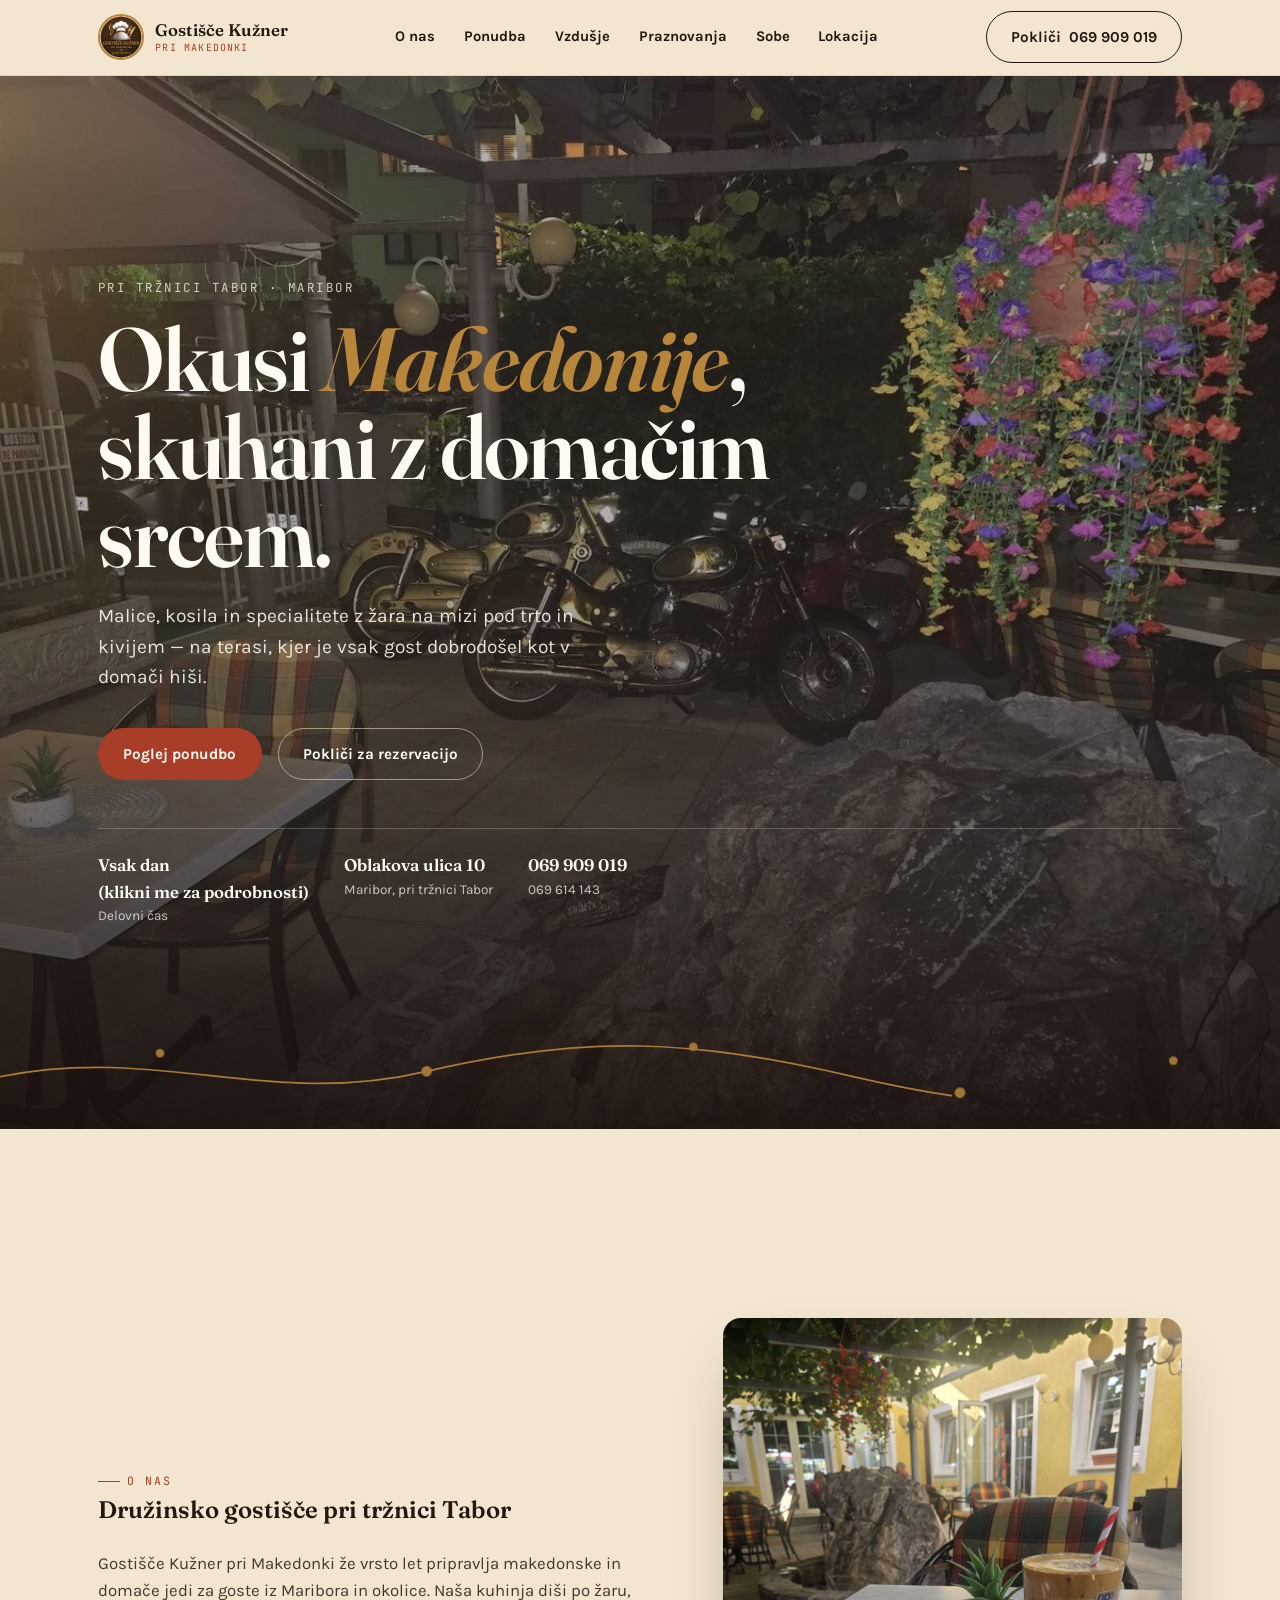
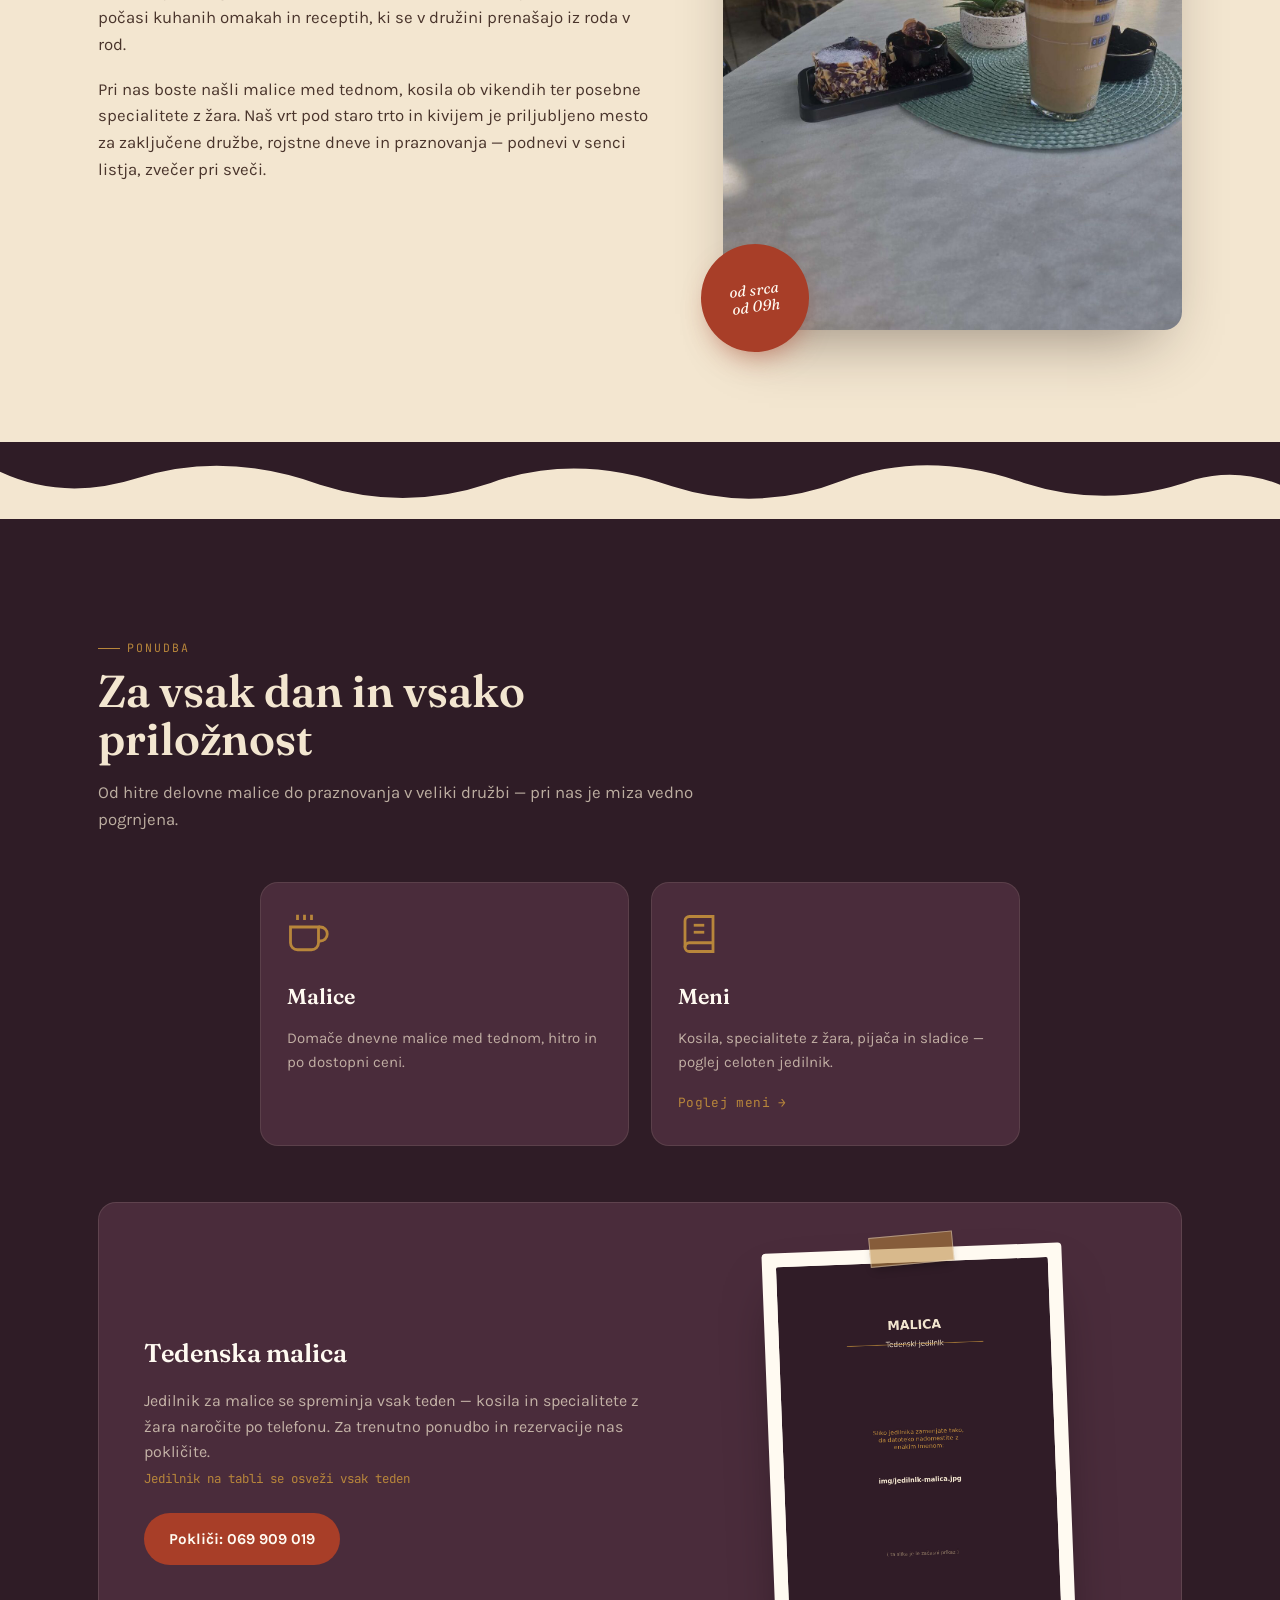
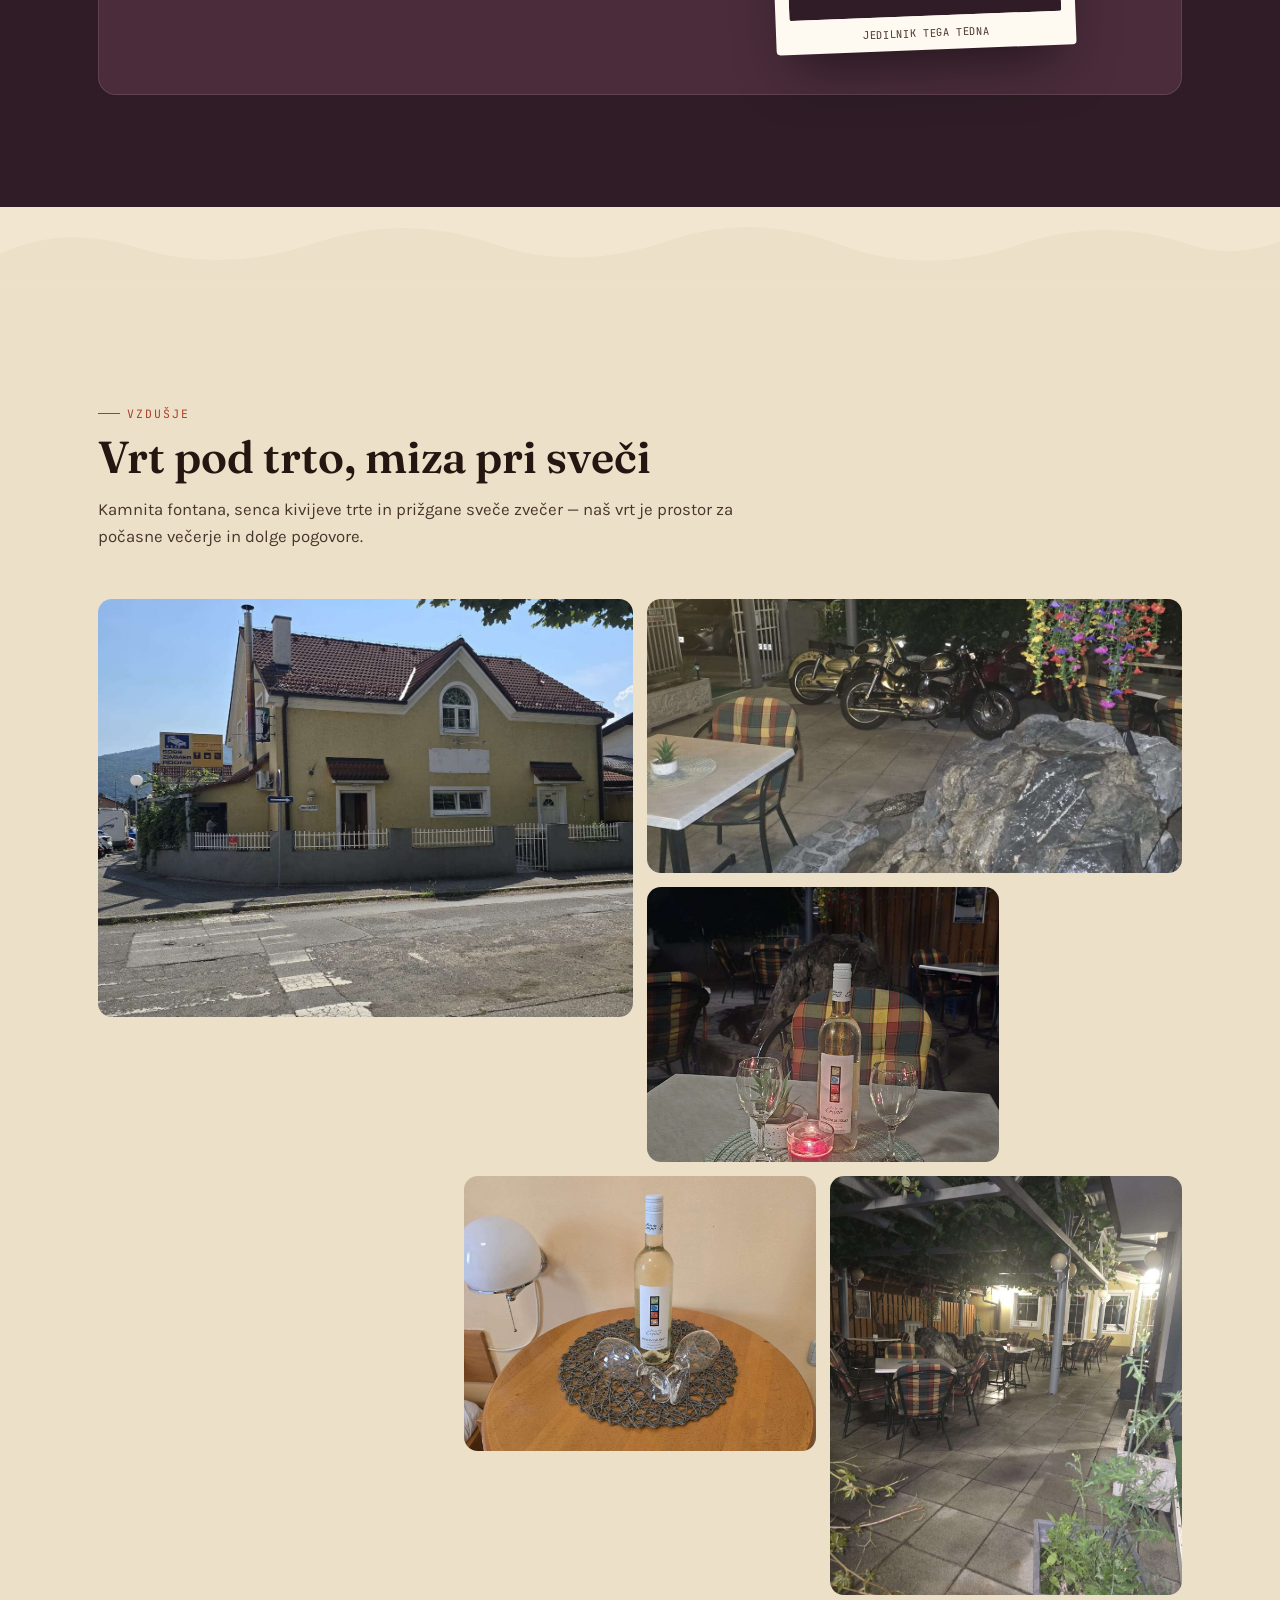
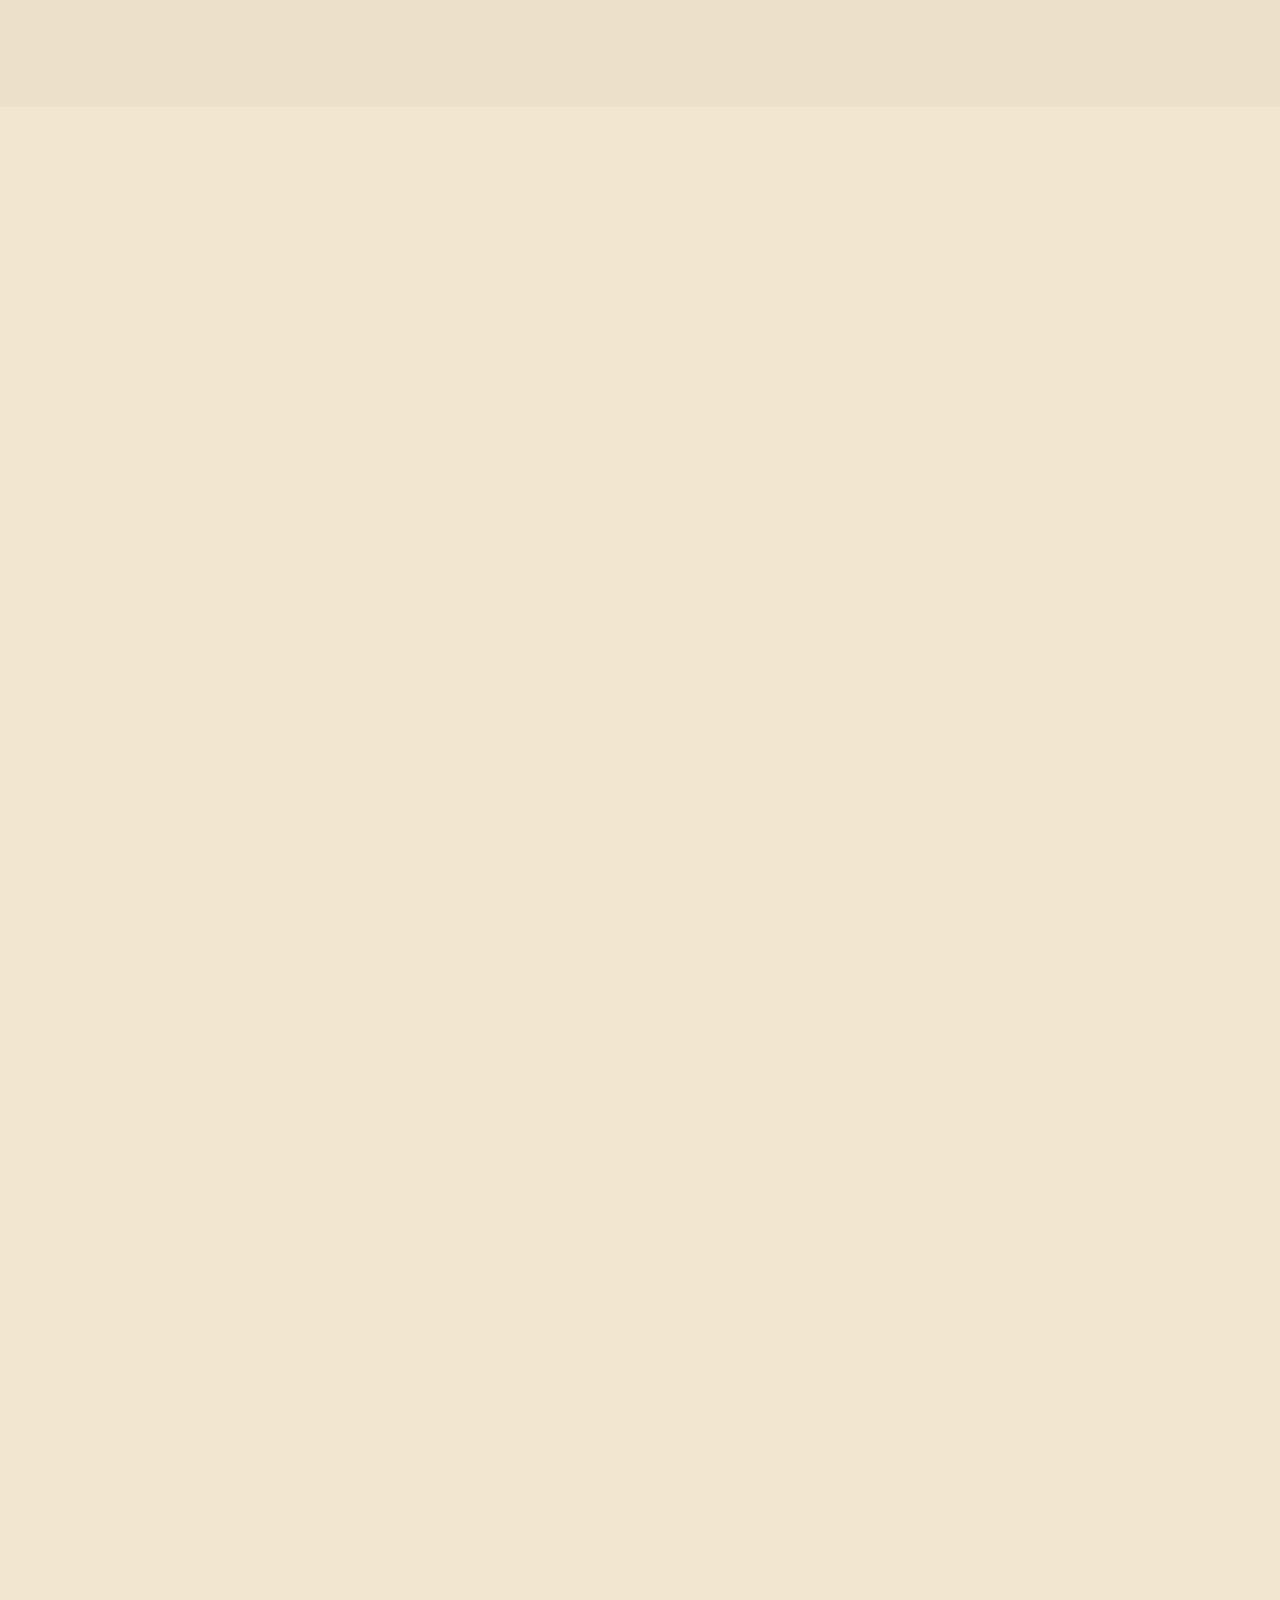
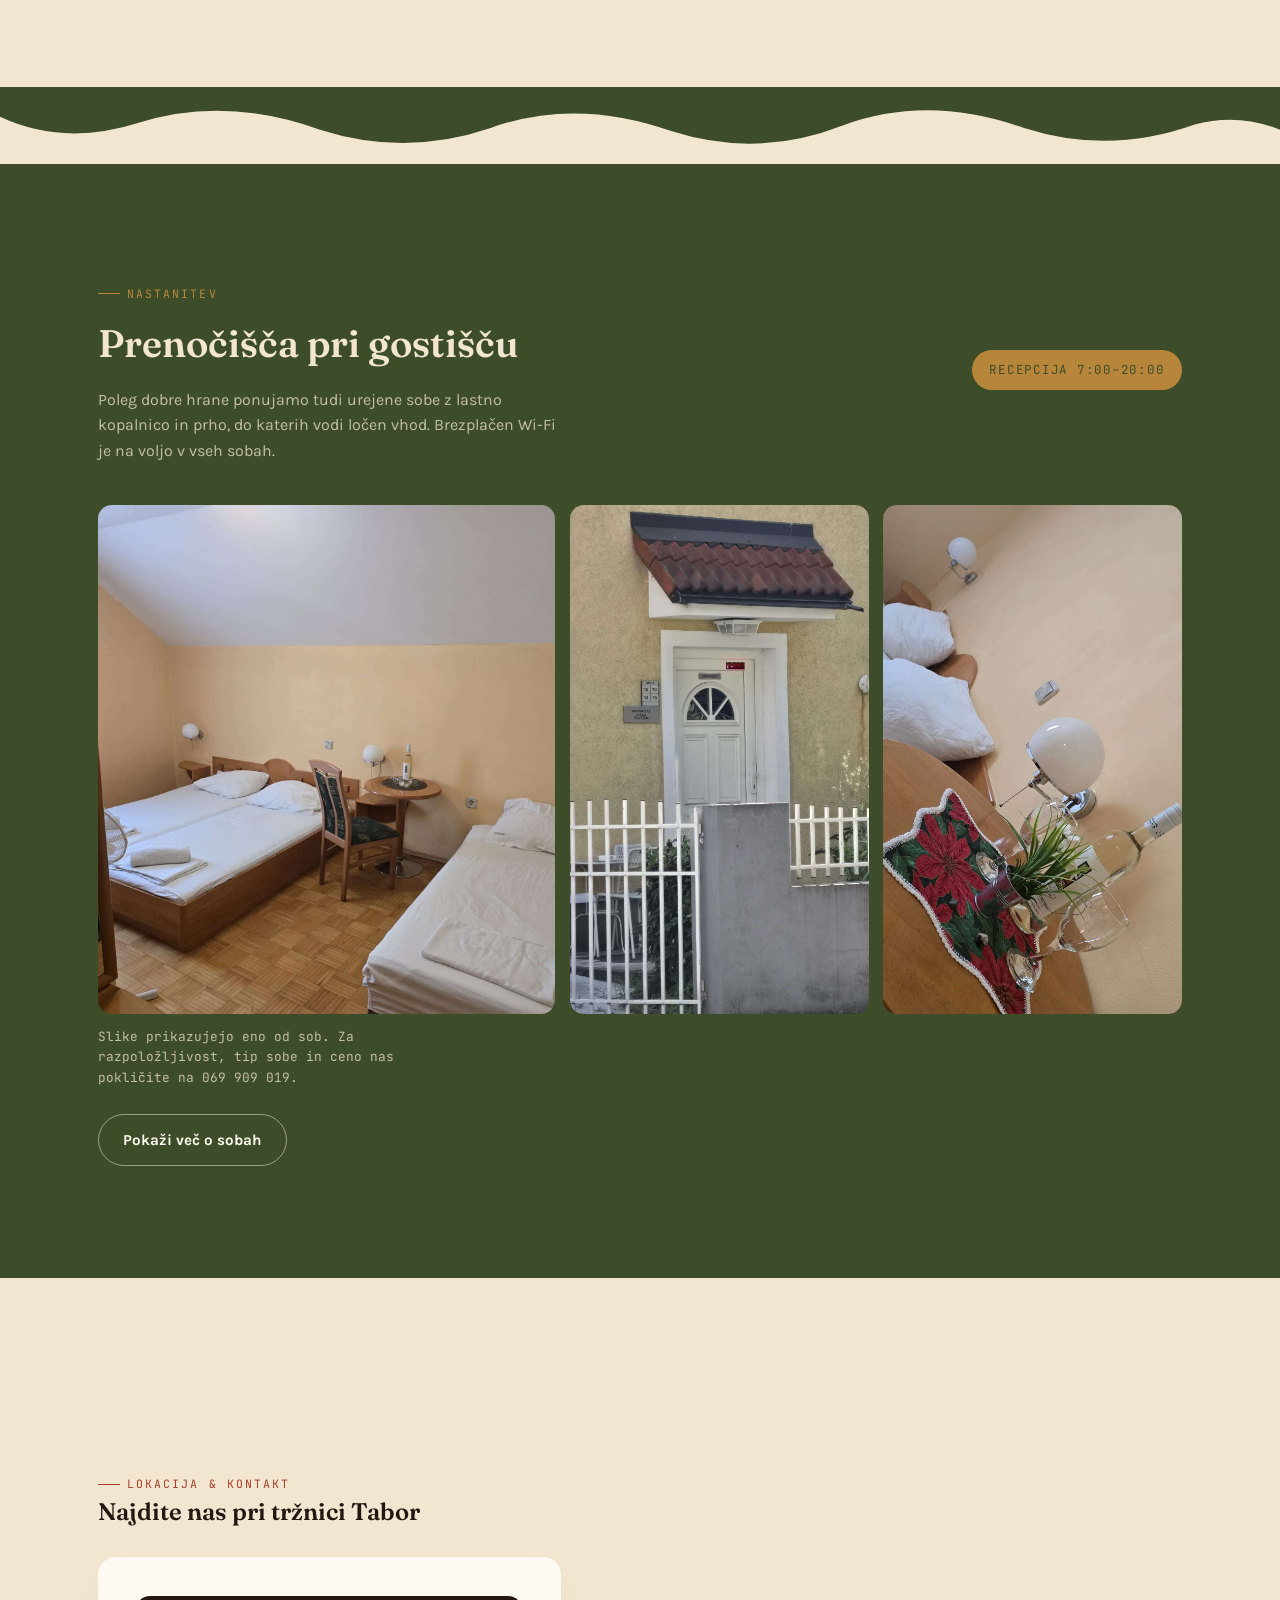
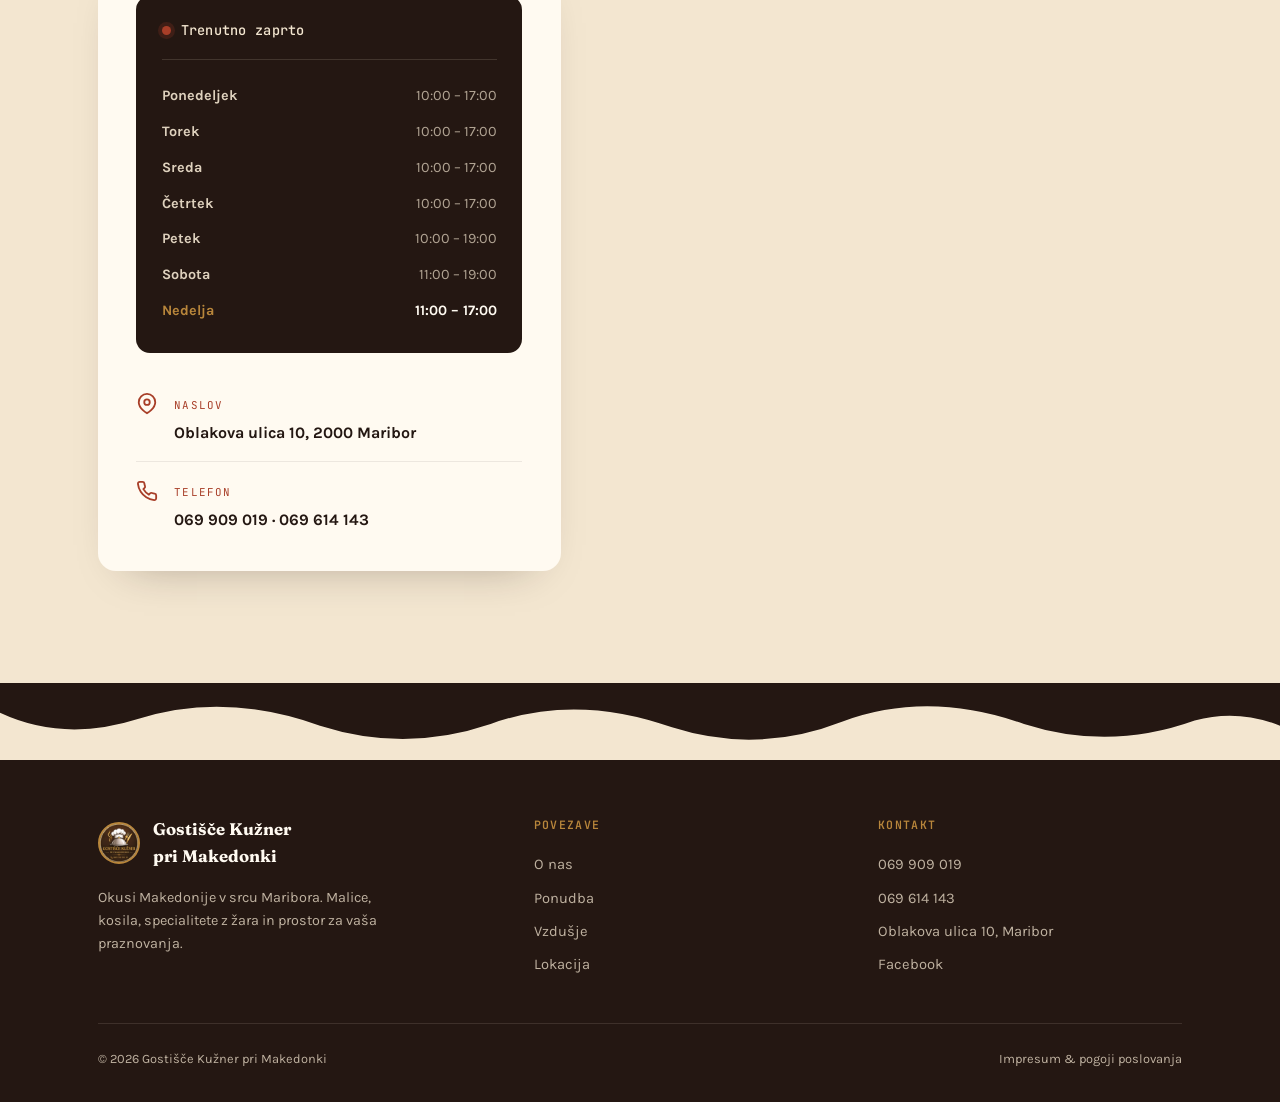
==== index.html @ cfeb4008 "Add files via upload" ====
<!DOCTYPE html>
<html lang="sl">
<head>
<meta charset="UTF-8" />
<meta name="viewport" content="width=device-width, initial-scale=1.0" />
<title>Gostišče Kužner pri Makedonki — Okusi Makedonije v Mariboru</title>
<meta name="description" content="Gostišče Kužner pri Makedonki v Mariboru — malice, kosila in specialitete z žara. Zaključene družbe, rojstni dnevi in praznovanja. Oblakova ulica 10, Maribor." />
<link rel="icon" href="img/logo_restavracija.jpg" />
<link rel="preconnect" href="https://fonts.googleapis.com">
<link rel="preconnect" href="https://fonts.gstatic.com" crossorigin>
<link href="https://fonts.googleapis.com/css2?family=Fraunces:ital,opsz,wght@0,9..144,400;0,9..144,600;0,9..144,700;1,9..144,500&family=Karla:wght@400;500;700;800&family=JetBrains+Mono:wght@400;500&display=swap" rel="stylesheet">
<link rel="stylesheet" href="css/style.css" />
</head>
<body>

<header class="site-header">
  <div class="wrap">
    <a href="#" class="brand">
      <img src="img/logo_restavracija.jpg" alt="Logotip Gostišče Kužner pri Makedonki" />
      <span class="brand-name">Gostišče Kužner<small>Pri Makedonki</small></span>
    </a>
    <nav class="nav-links" id="navLinks">
      <a href="#onas">O nas</a>
      <a href="#ponudba">Ponudba</a>
      <a href="#vzdusje">Vzdušje</a>
      <a href="#proslave">Praznovanja</a>
      <a href="sobe.html">Sobe</a>
      <a href="#lokacija">Lokacija</a>
    </nav>
    <div class="nav-cta">
      <a href="tel:+38669909019" class="btn btn-outline"><span class="long">Pokliči </span>069 909 019</a>
      <button class="nav-toggle" id="navToggle" aria-label="Odpri meni" aria-expanded="false">
        <svg viewBox="0 0 24 24" fill="none" stroke="currentColor" stroke-width="2"><line x1="3" y1="6" x2="21" y2="6"/><line x1="3" y1="12" x2="21" y2="12"/><line x1="3" y1="18" x2="21" y2="18"/></svg>
      </button>
    </div>
  </div>
</header>

<section class="hero grain">
  <div class="hero-media"></div>
  <svg class="vine-svg" viewBox="0 0 1200 90" preserveAspectRatio="none" aria-hidden="true">
    <path d="M0 40 C 150 10, 250 70, 400 35 S 650 5, 800 40 S 1050 75, 1200 30" />
    <circle cx="150" cy="18" r="4" style="animation-delay:1.2s"/>
    <circle cx="400" cy="35" r="5" style="animation-delay:1.6s"/>
    <circle cx="650" cy="12" r="4" style="animation-delay:2s"/>
    <circle cx="900" cy="55" r="5" style="animation-delay:2.3s"/>
    <circle cx="1100" cy="25" r="4" style="animation-delay:2.6s"/>
  </svg>
  <div class="hero-content wrap">
    <span class="hero-eyebrow">pri tržnici Tabor · Maribor</span>
    <h1>Okusi <em>Makedonije</em>,<br>skuhani z domačim srcem.</h1>
    <p class="lede">Malice, kosila in specialitete z žara na mizi pod trto in kivijem — na terasi, kjer je vsak gost dobrodošel kot v domači hiši.</p>
    <div class="hero-actions">
      <a href="#ponudba" class="btn btn-primary">Poglej ponudbo</a>
      <a href="tel:+38669909019" class="btn btn-ghost">Pokliči za rezervacijo</a>
    </div>
    <div class="hero-facts">
      <div><strong> <a href="#hours-widget">Vsak dan<br>(klikni me za podrobnosti)</a></strong>Delovni čas</div>
      <div><strong>Oblakova ulica 10</strong>Maribor, pri tržnici Tabor </div>
      <div><strong>069 909 019</strong>069 614 143</div>
    </div>
  </div>
</section>

<svg class="ridge to-paper" viewBox="0 0 1200 90" preserveAspectRatio="none" aria-hidden="true"><path d="M0 90 L0 55 Q60 20 130 48 Q210 80 300 40 Q380 8 460 42 Q540 78 630 38 Q710 6 790 45 Q870 82 960 42 Q1040 10 1120 46 Q1160 60 1200 40 L1200 90 Z"/></svg>

<section class="about reveal" id="onas">
  <div class="wrap about-grid">
    <div class="about-copy">
      <span class="eyebrow">O nas</span>
      <h2 class="section-head" style="margin-bottom:0;">Družinsko gostišče pri tržnici Tabor</h2>
      <p style="margin-top:1.4rem;">Gostišče Kužner pri Makedonki že vrsto let pripravlja makedonske in domače jedi za goste iz Maribora in okolice. Naša kuhinja diši po žaru, počasi kuhanih omakah in receptih, ki se v družini prenašajo iz roda v rod.</p>
      <p>Pri nas boste našli malice med tednom, kosila ob vikendih ter posebne specialitete z žara. Naš vrt pod staro trto in kivijem je priljubljeno mesto za zaključene družbe, rojstne dneve in praznovanja — podnevi v senci listja, zvečer pri sveči.</p>
    </div>
    <div class="about-media">
      <img src="img/IMG-20260709-WA0036.jpg" alt="Zunanjost gostišča Kužner pri Makedonki v Mariboru" loading="lazy" />
      <div class="stamp">od srca<br>od 09h</div>
    </div>
  </div>
</section>

<svg class="ridge to-plum flip" viewBox="0 0 1200 90" preserveAspectRatio="none" aria-hidden="true"><path d="M0 90 L0 55 Q60 20 130 48 Q210 80 300 40 Q380 8 460 42 Q540 78 630 38 Q710 6 790 45 Q870 82 960 42 Q1040 10 1120 46 Q1160 60 1200 40 L1200 90 Z"/></svg>

<section class="offer" id="ponudba">
  <div class="wrap">
    <div class="section-head reveal">
      <span class="eyebrow">Ponudba</span>
      <h2>Za vsak dan in vsako priložnost</h2>
      <p>Od hitre delovne malice do praznovanja v veliki družbi — pri nas je miza vedno pogrnjena.</p>
    </div>
    <div class="offer-grid offer-grid-2">
      <div class="offer-card reveal">
        <span class="icon" aria-hidden="true"><svg viewBox="0 0 24 24" fill="none" stroke="currentColor" stroke-width="1.6"><path d="M18 8h1a4 4 0 0 1 0 8h-1"/><path d="M2 8h16v9a4 4 0 0 1-4 4H6a4 4 0 0 1-4-4V8z"/><line x1="6" y1="1" x2="6" y2="4"/><line x1="10" y1="1" x2="10" y2="4"/><line x1="14" y1="1" x2="14" y2="4"/></svg></span>
        <h3>Malice</h3>
        <p>Domače dnevne malice med tednom, hitro in po dostopni ceni.</p>
      </div>
      <a href="meni.html" class="offer-card reveal offer-card-link">
        <span class="icon" aria-hidden="true"><svg viewBox="0 0 24 24" fill="none" stroke="currentColor" stroke-width="1.6"><path d="M4 19.5A2.5 2.5 0 0 1 6.5 17H20"/><path d="M6.5 2H20v20H6.5A2.5 2.5 0 0 1 4 19.5v-15A2.5 2.5 0 0 1 6.5 2z"/><line x1="9" y1="7" x2="15" y2="7"/><line x1="9" y1="11" x2="15" y2="11"/></svg></span>
        <h3>Meni</h3>
        <p>Kosila, specialitete z žara, pijača in sladice — poglej celoten jedilnik.</p>
        <span class="offer-card-cta">Poglej meni &rarr;</span>
      </a>
    </div>

    <div class="menu-panel reveal">
      <div>
        <h3>Tedenska malica</h3>
        <p>Jedilnik za malice se spreminja vsak teden — kosila in specialitete z žara naročite po telefonu. Za trenutno ponudbo in rezervacije nas pokličite.</p>
        <span class="fine">Jedilnik na tabli se osveži vsak teden</span>
        <br>
        <a href="tel:+38669909019" class="btn btn-primary" style="margin-top:1.4rem;">Pokliči: 069 909 019</a>
      </div>
      <div class="menu-board">
        <div class="tape"></div>
        <div class="frame">
          <!--
            JEDILNIK — kako se posodobi vsak teden:
            Ko dobite novo fotografijo jedilnika, samo zamenjajte to
            datoteko z enakim imenom: img/jedilnik-malica.jpg
            Nič drugega v kodi ni treba spreminjati.
          -->
          <img src="img/jedilnik-malica.jpg" alt="Trenutni tedenski jedilnik malic" loading="lazy" />
          <span class="caption">Jedilnik tega tedna</span>
        </div>
      </div>
    </div>
  </div>
</section>

<svg class="ridge to-paper-soft" viewBox="0 0 1200 90" preserveAspectRatio="none" aria-hidden="true"><path d="M0 90 L0 55 Q60 20 130 48 Q210 80 300 40 Q380 8 460 42 Q540 78 630 38 Q710 6 790 45 Q870 82 960 42 Q1040 10 1120 46 Q1160 60 1200 40 L1200 90 Z"/></svg>

<section class="atmosphere reveal" id="vzdusje">
  <div class="wrap">
    <div class="section-head">
      <span class="eyebrow">Vzdušje</span>
      <h2>Vrt pod trto, miza pri sveči</h2>
      <p>Kamnita fontana, senca kivijeve trte in prižgane sveče zvečer — naš vrt je prostor za počasne večerje in dolge pogovore.</p>
    </div>
    <div class="gallery-grid">
      <figure class="g1"><img src="img/IMG-20260709-WA0042.jpg" alt="Vrtna terasa gostišča podnevi, pod pergolo s trto" loading="lazy" /></figure>
      <figure class="g2"><img src="img/IMG-20260709-WA0055.jpg" alt="Miza s svečo in vinom na terasi zvečer" loading="lazy" /></figure>
      <figure class="g3"><img src="img/IMG-20260709-WA0060.jpg" alt="Kava in sladica na terasi" loading="lazy" /></figure>
      <figure class="g4"><video src="img/VID-20260709-WA0061.mp4" autoplay muted loop playsinline aria-label="Kratek sprehod po terasi gostišča"></video></figure>
      <figure class="g5"><img src="img/IMG-20260709-WA0063.jpg" alt="Vino in kozarci na okrogli mizi" loading="lazy" /></figure>
      <figure class="g6"><img src="img/IMG-20260709-WA0054.jpg" alt="Sladice na vrtni terasi zvečer" loading="lazy" /></figure>
    </div>
  </div>
</section>

<svg class="ridge to-paper" viewBox="0 0 1200 90" preserveAspectRatio="none" aria-hidden="true"><path d="M0 90 L0 55 Q60 20 130 48 Q210 80 300 40 Q380 8 460 42 Q540 78 630 38 Q710 6 790 45 Q870 82 960 42 Q1040 10 1120 46 Q1160 60 1200 40 L1200 90 Z"/></svg>

<section class="celebrations reveal" id="proslave" style="background: var(--paper);">
  <div class="wrap">
    <div class="section-head">
      <span class="eyebrow">Praznovanja</span>
      <h2>Prostor za vaša praznovanja</h2>
      <p>Rojstni dnevi, obletnice in druga praznovanja na naši pokriti terasi — poskrbimo za postrežbo, sladice, sadne krožnike in mizo, pripravljeno posebej za vašo družbo.</p>
    </div>
    <div class="gallery-grid">
      <figure class="g1"><img src="img/IMG-20260721-WA0011.jpg" alt="Dvorana, urejena za zaključeno družbo" loading="lazy" /></figure>
      <figure class="g2"><img src="img/IMG-20260721-WA0007.jpg" alt="Čevapčiči in lepinje na žaru" loading="lazy" /></figure>
      <figure class="g3"><img src="img/IMG-20260721-WA0001.jpg" alt="Miza s sladicami in sadnimi krožniki" loading="lazy" /></figure>
      <figure class="g4"><video src="img/VID-20260721-WA0019.mp4" autoplay muted loop playsinline aria-label="Pogled po dvorani, pripravljeni za praznovanje"></video></figure>
      <figure class="g5"><img src="img/IMG-20260721-WA0009.jpg" alt="Sadni krožnik z lubenico, grozdjem in pomarančami" loading="lazy" /></figure>
      <figure class="g6"><img src="img/IMG-20260721-WA0012.jpg" alt="Pogrnjena miza za praznovanje" loading="lazy" /></figure>
    </div>
    <p style="margin-top: 1.8rem; text-align:center;">
      <a href="tel:+38669909019" class="btn btn-primary">Povprašaj za svojo proslavo: 069 909 019</a>
    </p>
  </div>
</section>

<svg class="ridge to-olive flip" viewBox="0 0 1200 90" preserveAspectRatio="none" aria-hidden="true"><path d="M0 90 L0 55 Q60 20 130 48 Q210 80 300 40 Q380 8 460 42 Q540 78 630 38 Q710 6 790 45 Q870 82 960 42 Q1040 10 1120 46 Q1160 60 1200 40 L1200 90 Z"/></svg>

<section class="rooms reveal" id="sobe">
  <div class="wrap">
    <div class="rooms-top">
      <div>
        <span class="eyebrow">Nastanitev</span>
        <h2>Prenočišča pri gostišču</h2>
        <p>Poleg dobre hrane ponujamo tudi urejene sobe z lastno kopalnico in prho, do katerih vodi ločen vhod. Brezplačen Wi-Fi je na voljo v vseh sobah.</p>
      </div>
      <span class="info-badge">Recepcija 7:00–20:00</span>
    </div>
    <div class="rooms-gallery">
      <figure class="rg1"><img src="img/IMG-20260709-WA0010.jpg" alt="Soba s posteljami pri Gostišču Kužner" loading="lazy" /></figure>
      <figure class="rg2"><img src="img/IMG-20260709-WA0032.jpg" alt="Ločen vhod v sobe pri gostišču" loading="lazy" /></figure>
      <figure class="rg3"><img src="img/IMG-20260709-WA0013.jpg" alt="Kopalnica v sobi" loading="lazy" /></figure>
    </div>
    <p class="rooms-note">Slike prikazujejo eno od sob. Za razpoložljivost, tip sobe in ceno nas pokličite na 069 909 019.</p>
    <a href="sobe.html" class="btn btn-ghost" style="margin-top:1.6rem;">Pokaži več o sobah</a>
  </div>
</section>

<svg class="ridge to-paper" viewBox="0 0 1200 90" preserveAspectRatio="none" aria-hidden="true"><path d="M0 90 L0 55 Q60 20 130 48 Q210 80 300 40 Q380 8 460 42 Q540 78 630 38 Q710 6 790 45 Q870 82 960 42 Q1040 10 1120 46 Q1160 60 1200 40 L1200 90 Z"/></svg>

<section class="location reveal" id="lokacija">
  <div class="wrap location-grid">
    <div>
      <span class="eyebrow">Lokacija &amp; kontakt</span>
      <h2 class="section-head" style="margin-bottom:1.6rem;">Najdite nas pri tržnici Tabor</h2>
      <div class="info-card">
        <div class="hours-widget" id="hours-widget">
          <div class="hours-status">
            <span class="status-dot" id="statusDot"></span>
            <span id="statusText">Preverjam urnik…</span>
          </div>
          <ul class="hours-list" id="hoursList">
            <li data-day="1"><span>Ponedeljek</span><span>10:00 – 17:00</span></li>
            <li data-day="2"><span>Torek</span><span>10:00 – 17:00</span></li>
            <li data-day="3"><span>Sreda</span><span>10:00 – 17:00</span></li>
            <li data-day="4"><span>Četrtek</span><span>10:00 – 17:00</span></li>
            <li data-day="5"><span>Petek</span><span>10:00 – 19:00</span></li>
            <li data-day="6"><span>Sobota</span><span>11:00 – 19:00</span></li>
            <li data-day="0"><span>Nedelja</span><span>11:00 – 17:00</span></li>
          </ul>
        </div>
        <div class="info-row">
          <svg viewBox="0 0 24 24" fill="none" stroke="currentColor" stroke-width="2"><path d="M21 10c0 7-9 12-9 12s-9-5-9-12a9 9 0 0 1 18 0z"/><circle cx="12" cy="10" r="3"/></svg>
          <div><span class="label">Naslov</span><div class="value">Oblakova ulica 10, 2000 Maribor</div></div>
        </div>
        <div class="info-row">
          <svg viewBox="0 0 24 24" fill="none" stroke="currentColor" stroke-width="2"><path d="M22 16.92v3a2 2 0 0 1-2.18 2 19.79 19.79 0 0 1-8.63-3.07 19.5 19.5 0 0 1-6-6 19.79 19.79 0 0 1-3.07-8.67A2 2 0 0 1 4.11 2h3a2 2 0 0 1 2 1.72c.127.96.362 1.903.7 2.81a2 2 0 0 1-.45 2.11L8.09 9.91a16 16 0 0 0 6 6l1.27-1.27a2 2 0 0 1 2.11-.45c.907.338 1.85.573 2.81.7A2 2 0 0 1 22 16.92z"/></svg>
          <div><span class="label">Telefon</span><div class="value"><a href="tel:+38669909019">069 909 019</a> · <a href="tel:+38669614143">069 614 143</a></div></div>
        </div>
      </div>
    </div>
    <iframe
      class="map-frame"
      src="https://www.google.com/maps?q=Oblakova+ulica+10,+2000+Maribor&output=embed"
      loading="lazy"
      referrerpolicy="no-referrer-when-downgrade"
      title="Zemljevid — Gostišče Kužner pri Makedonki, Oblakova ulica 10, Maribor">
    </iframe>
  </div>
</section>

<svg class="ridge to-ink flip" viewBox="0 0 1200 90" preserveAspectRatio="none" aria-hidden="true"><path d="M0 90 L0 55 Q60 20 130 48 Q210 80 300 40 Q380 8 460 42 Q540 78 630 38 Q710 6 790 45 Q870 82 960 42 Q1040 10 1120 46 Q1160 60 1200 40 L1200 90 Z"/></svg>

<footer class="site-footer">
  <div class="wrap">
    <div class="footer-grid">
      <div>
        <div class="footer-brand">
          <img src="img/logo_restavracija.jpg" alt="Logotip" />
          <strong>Gostišče Kužner<br>pri Makedonki</strong>
        </div>
        <p style="margin-top:1rem; max-width:32ch; font-size:0.9rem;">Okusi Makedonije v srcu Maribora. Malice, kosila, specialitete z žara in prostor za vaša praznovanja.</p>
      </div>
      <div class="footer-col">
        <h4>Povezave</h4>
        <ul>
          <li><a href="#onas">O nas</a></li>
          <li><a href="#ponudba">Ponudba</a></li>
          <li><a href="#vzdusje">Vzdušje</a></li>
          <li><a href="#lokacija">Lokacija</a></li>
        </ul>
      </div>
      <div class="footer-col">
        <h4>Kontakt</h4>
        <ul>
          <li><a href="tel:+38669909019">069 909 019</a></li>
          <li><a href="tel:+38669614143">069 614 143</a></li>
          <li>Oblakova ulica 10, Maribor</li>
          <li><a href="https://www.facebook.com/restavracijamakedonka" target="_blank" rel="noopener">Facebook</a></li>
        </ul>
      </div>
    </div>
    <div class="footer-bottom">
      <span>© <span id="year"></span> Gostišče Kužner pri Makedonki</span>
      <a href="impresum.html">Impresum &amp; pogoji poslovanja</a>
    </div>
  </div>
</footer>

<script src="js/script.js"></script>
</body>
</html>
---- css/style.css ----
/* ==========================================================================
   Gostišče Kužner pri Makedonki — stylesheet
   Design tokens
   ========================================================================== */

:root {
  /* Color */
  --ink: #241712;
  --ink-soft: #4a352c;
  --paper: #f3e6d0;
  --paper-soft: #ece0c8;
  --rust: #a83e28;
  --rust-deep: #7e2e1c;
  --olive: #566b3a;
  --olive-deep: #3d4d29;
  --brass: #b8863b;
  --plum: #2f1c26;
  --plum-soft: #4a2c3b;
  --white: #fffaf1;

  /* Type */
  --f-display: "Fraunces", "Iowan Old Style", serif;
  --f-body: "Karla", "Segoe UI", sans-serif;
  --f-mono: "JetBrains Mono", "SFMono-Regular", monospace;

  /* Layout */
  --maxw: 1180px;
  --pad: clamp(1.25rem, 4vw, 3rem);
  --radius: 18px;
}

/* ---- Reset ---- */
* { box-sizing: border-box; }
html { scroll-behavior: smooth; }
body {
  margin: 0;
  background: var(--paper);
  color: var(--ink);
  font-family: var(--f-body);
  font-size: 16px;
  line-height: 1.6;
  -webkit-font-smoothing: antialiased;
}
img { max-width: 100%; display: block; }
a { color: inherit; text-decoration: none; }
h1, h2, h3, h4 { font-family: var(--f-display); margin: 0; font-weight: 600; }
p { margin: 0; }
ul { margin: 0; padding: 0; list-style: none; }
button { font-family: inherit; cursor: pointer; }

@media (prefers-reduced-motion: reduce) {
  html { scroll-behavior: auto; }
  * { animation-duration: 0.01ms !important; transition-duration: 0.01ms !important; }
}

:focus-visible {
  outline: 3px solid var(--brass);
  outline-offset: 3px;
}

.wrap {
  max-width: var(--maxw);
  margin-inline: auto;
  padding-inline: var(--pad);
}

.eyebrow {
  font-family: var(--f-mono);
  font-size: 0.72rem;
  letter-spacing: 0.18em;
  text-transform: uppercase;
  color: var(--rust);
  display: inline-flex;
  align-items: center;
  gap: 0.6em;
}
.eyebrow::before {
  content: "";
  width: 22px;
  height: 1px;
  background: var(--rust);
  display: inline-block;
}

.btn {
  display: inline-flex;
  align-items: center;
  gap: 0.5em;
  padding: 0.85em 1.6em;
  border-radius: 999px;
  font-family: var(--f-body);
  font-weight: 700;
  font-size: 0.95rem;
  border: 1.5px solid transparent;
  transition: transform 0.2s ease, background 0.2s ease, color 0.2s ease, border-color .2s ease;
}
.btn-primary { background: var(--rust); color: var(--white); }
.btn-primary:hover { background: var(--rust-deep); transform: translateY(-2px); }
.btn-ghost { border-color: rgba(243,230,208,0.55); color: var(--white); }
.btn-ghost:hover { background: rgba(243,230,208,0.12); transform: translateY(-2px); }
.btn-outline { border-color: var(--ink); color: var(--ink); }
.btn-outline:hover { background: var(--ink); color: var(--paper); transform: translateY(-2px); }

/* ---- Signature motifs: stone ridge + grapevine ---- */
.ridge {
  display: block;
  width: 100%;
  height: clamp(40px, 6vw, 90px);
  color: var(--paper);
}
.ridge path { fill: currentColor; }
.ridge.to-plum { color: var(--plum); }
.ridge.to-paper { color: var(--paper); }
.ridge.to-paper-soft { color: var(--paper-soft); }
.ridge.to-olive { color: var(--olive-deep); }
.ridge.to-ink { color: var(--ink); }
.ridge.flip { transform: scaleY(-1); }

.vine-svg {
  position: absolute;
  left: 0; right: 0; bottom: -1px;
  width: 100%;
  height: auto;
  color: var(--brass);
  opacity: 0.9;
  z-index: 3;
  pointer-events: none;
}
.vine-svg path {
  fill: none;
  stroke: currentColor;
  stroke-width: 1.6;
  stroke-linecap: round;
  stroke-dasharray: 900;
  stroke-dashoffset: 900;
  animation: draw-vine 2.6s ease forwards 0.4s;
}
.vine-svg circle { fill: var(--brass); opacity: 0; animation: fade-leaf 0.6s ease forwards; }
@keyframes draw-vine { to { stroke-dashoffset: 0; } }
@keyframes fade-leaf { to { opacity: 0.95; } }
@media (prefers-reduced-motion: reduce) {
  .vine-svg path { stroke-dashoffset: 0; animation: none; }
  .vine-svg circle { opacity: 0.95; animation: none; }
}

/* ---- Film grain overlay ---- */
.grain { position: relative; }
.grain::before {
  content: "";
  position: absolute; inset: 0;
  pointer-events: none;
  opacity: 0.05;
  mix-blend-mode: overlay;
  background-image: url("data:image/svg+xml,%3Csvg xmlns='http://www.w3.org/2000/svg' width='120' height='120'%3E%3Cfilter id='n'%3E%3CfeTurbulence type='fractalNoise' baseFrequency='0.85' numOctaves='2' stitchTiles='stitch'/%3E%3C/filter%3E%3Crect width='100%25' height='100%25' filter='url(%23n)'/%3E%3C/svg%3E");
  z-index: 1;
}

/* ---- Scroll reveal ---- */
.reveal {
  opacity: 0;
  transform: translateY(28px);
  transition: opacity 0.7s ease, transform 0.7s ease;
}
.reveal.in-view { opacity: 1; transform: translateY(0); }
@media (prefers-reduced-motion: reduce) {
  .reveal { opacity: 1; transform: none; transition: none; }
}

/* ==========================================================================
   Header
   ========================================================================== */
.site-header {
  position: sticky;
  top: 0;
  z-index: 50;
  background: rgba(243,230,208,0.86);
  backdrop-filter: blur(10px);
  border-bottom: 1px solid rgba(36,23,18,0.08);
}
.site-header .wrap {
  display: flex;
  align-items: center;
  justify-content: space-between;
  padding-block: 0.7rem;
}
.brand {
  display: flex;
  align-items: center;
  gap: 0.7rem;
}
.brand img {
  width: 46px;
  height: 46px;
  border-radius: 50%;
  border: 2px solid var(--brass);
}
.brand-name {
  font-family: var(--f-display);
  font-weight: 600;
  font-size: 1.05rem;
  line-height: 1.15;
}
.brand-name small {
  display: block;
  font-family: var(--f-mono);
  font-size: 0.62rem;
  letter-spacing: 0.12em;
  text-transform: uppercase;
  color: var(--rust);
  font-weight: 400;
  margin-top: 2px;
}
.nav-links {
  display: flex;
  align-items: center;
  gap: 1.8rem;
}
.nav-links a {
  font-size: 0.92rem;
  font-weight: 700;
  position: relative;
}
.nav-links a::after {
  content: "";
  position: absolute;
  left: 0; right: 0; bottom: -6px;
  height: 2px;
  background: var(--rust);
  transform: scaleX(0);
  transform-origin: left;
  transition: transform 0.25s ease;
}
.nav-links a:hover::after { transform: scaleX(1); }
.nav-cta { display: flex; align-items: center; gap: 0.9rem; }
.nav-toggle {
  display: none;
  background: none;
  border: none;
  padding: 0.4rem;
}
.nav-toggle svg { width: 26px; height: 26px; }

@media (max-width: 860px) {
  .nav-links { 
    position: fixed; inset: 64px 0 0 0;
    background: var(--paper);
    flex-direction: column;
    justify-content: flex-start;
    padding-top: 2.5rem;
    gap: 2rem;
    transform: translateX(100%);
    transition: transform 0.3s ease;
  }
  .nav-links.open { transform: translateX(0); }
  .nav-links a { font-size: 1.3rem; }
  .nav-toggle { display: block; }
  .nav-cta .btn-primary span.long { display: none; }
}

/* ==========================================================================
   Hero
   ========================================================================== */
.hero {
  position: relative;
  min-height: 100vh;
  display: flex;
  align-items: flex-end;
  color: var(--white);
  overflow: hidden;
}
.hero-media {
  position: absolute; inset: 0;
  background: url("../img/IMG-20260709-WA0055.jpg") center 30% / cover no-repeat;
}
.hero-media::after {
  content: "";
  position: absolute; inset: 0;
  background:
    linear-gradient(180deg, rgba(47,28,38,0.35) 0%, rgba(36,23,18,0.35) 45%, rgba(24,14,11,0.92) 100%);
}
.hero-content {
  position: relative;
  z-index: 2;
  padding-block: clamp(3rem, 10vh, 6rem);
  width: 100%;
}
.hero-eyebrow {
  font-family: var(--f-mono);
  font-size: 0.78rem;
  letter-spacing: 0.2em;
  text-transform: uppercase;
  color: var(--paper);
  opacity: 0.85;
  margin-bottom: 1.1rem;
  display: block;
}
.hero h1 {
  font-size: clamp(3rem, 7.4vw, 5.6rem);
  line-height: 0.98;
  max-width: 15ch;
  letter-spacing: -0.015em;
}
.hero h1 em {
  font-style: italic;
  color: var(--brass);
}
.hero p.lede {
  font-family: var(--f-body);
  font-size: clamp(1rem, 1.6vw, 1.2rem);
  max-width: 46ch;
  margin-top: 1.4rem;
  color: rgba(255,250,241,0.88);
}
.hero-actions {
  display: flex;
  gap: 1rem;
  flex-wrap: wrap;
  margin-top: 2.2rem;
}
.hero-facts {
  display: flex;
  gap: 2.2rem;
  margin-top: 3rem;
  flex-wrap: wrap;
  border-top: 1px solid rgba(255,250,241,0.22);
  padding-top: 1.4rem;
}
.hero-facts div { font-size: 0.85rem; color: rgba(255,250,241,0.75); }
.hero-facts strong {
  display: block;
  font-family: var(--f-display);
  font-size: 1.05rem;
  color: var(--white);
  font-weight: 600;
}

/* ==========================================================================
   Section basics
   ========================================================================== */
section { padding-block: clamp(4rem, 9vw, 7rem); scroll-margin-top: var(--header-h, 100px); }
.section-head {
  max-width: 640px;
  margin-bottom: 3rem;
}
.section-head h2 {
  font-size: clamp(2rem, 4vw, 2.8rem);
  margin-top: 0.6rem;
  line-height: 1.08;
}
.section-head p {
  margin-top: 1rem;
  color: var(--ink-soft);
  font-size: 1.05rem;
}

/* ---- O nas ---- */
.about {
  background: var(--paper);
}
.about-grid {
  display: grid;
  grid-template-columns: 1.1fr 0.9fr;
  gap: clamp(2rem, 5vw, 4rem);
  align-items: center;
}
.about-copy p + p { margin-top: 1.1rem; }
.about-copy p { color: var(--ink-soft); font-size: 1.05rem; }
.about-media { position: relative; }
.about-media img {
  border-radius: var(--radius);
  box-shadow: 0 30px 60px -25px rgba(36,23,18,0.45);
}
.about-media .stamp {
  position: absolute;
  bottom: -22px; left: -22px;
  background: var(--rust);
  color: var(--white);
  font-family: var(--f-display);
  font-style: italic;
  font-size: 0.95rem;
  padding: 0.9rem 1.2rem;
  border-radius: 50%;
  width: 108px; height: 108px;
  display: flex; align-items: center; justify-content: center;
  text-align: center;
  line-height: 1.15;
  box-shadow: 0 12px 28px -10px rgba(168,62,40,0.6);
  transform: rotate(-8deg);
}
@media (max-width: 860px) {
  .about-grid { grid-template-columns: 1fr; }
  .about-media { order: -1; }
  .about-media .stamp { display: none; }
}

/* ---- Ponudba ---- */
.offer { background: var(--plum); color: var(--paper); }
.offer .section-head p { color: rgba(243,230,208,0.72); }
.offer .eyebrow { color: var(--brass); }
.offer .eyebrow::before { background: var(--brass); }
.offer-grid {
  display: grid;
  grid-template-columns: repeat(4, 1fr);
  gap: 1.4rem;
}
.offer-card {
  background: var(--plum-soft);
  border-radius: var(--radius);
  padding: 1.9rem 1.6rem;
  border: 1px solid rgba(243,230,208,0.1);
  transition: transform 0.3s ease, border-color 0.3s ease, background 0.3s ease;
}
.offer-card:hover {
  transform: translateY(-6px);
  border-color: rgba(184,134,59,0.5);
  background: #573454;
}
.offer-card .icon { display: inline-block; width: 42px; height: 42px; color: var(--brass); }
.offer-card .icon svg { width: 100%; height: 100%; }
.offer-card h3 {
  font-size: 1.35rem;
  margin-top: 1.1rem;
  color: var(--white);
}
.offer-card p {
  margin-top: 0.7rem;
  font-size: 0.94rem;
  color: rgba(243,230,208,0.7);
}
@media (max-width: 980px) {
  .offer-grid { grid-template-columns: repeat(2, 1fr); }
}
@media (max-width: 560px) {
  .offer-grid { grid-template-columns: 1fr; }
}
.offer-grid-2 {
  grid-template-columns: repeat(2, 1fr);
  max-width: 760px;
  margin-inline: auto;
}
.offer-card-link {
  display: block;
  text-decoration: none;
  cursor: pointer;
}
.offer-card-cta {
  display: inline-block;
  margin-top: 1.2rem;
  font-family: var(--f-mono);
  font-size: 0.8rem;
  letter-spacing: 0.03em;
  color: var(--brass);
  transition: transform 0.25s ease;
}
.offer-card-link:hover .offer-card-cta { transform: translateX(4px); }
@media (max-width: 560px) {
  .offer-grid-2 { grid-template-columns: 1fr; }
}

.menu-panel {
  margin-top: 3.5rem;
  background: var(--plum-soft);
  border-radius: var(--radius);
  padding: clamp(1.6rem, 4vw, 2.8rem);
  border: 1px solid rgba(243,230,208,0.12);
  display: grid;
  grid-template-columns: 1fr 0.85fr;
  gap: clamp(2rem, 4vw, 3rem);
  align-items: center;
}
.menu-panel h3 { color: var(--white); font-size: 1.6rem; }
.menu-panel p { color: rgba(243,230,208,0.72); margin-top: 0.9rem; }
.menu-panel .fine {
  margin-top: 1rem;
  font-family: var(--f-mono);
  font-size: 0.78rem;
  color: var(--brass);
}

/* Pinned chalkboard-style menu photo */
.menu-board {
  position: relative;
  justify-self: center;
  transform: rotate(-2.2deg);
  max-width: 300px;
}
.menu-board .frame {
  background: var(--white);
  padding: 14px 14px 34px;
  border-radius: 4px;
  box-shadow: 0 30px 55px -20px rgba(0,0,0,0.55);
}
.menu-board img {
  border-radius: 2px;
  aspect-ratio: 4 / 5.2;
  object-fit: cover;
}
.menu-board .tape {
  position: absolute;
  top: -14px; left: 50%;
  transform: translateX(-50%) rotate(-3deg);
  width: 84px; height: 30px;
  background: rgba(184,134,59,0.55);
  border: 1px solid rgba(255,255,255,0.35);
  box-shadow: 0 6px 10px -4px rgba(0,0,0,0.3);
}
.menu-board .caption {
  position: absolute;
  bottom: 8px; left: 0; right: 0;
  text-align: center;
  font-family: var(--f-mono);
  font-size: 0.66rem;
  letter-spacing: 0.06em;
  text-transform: uppercase;
  color: var(--ink-soft);
}
@media (max-width: 780px) {
  .menu-panel { grid-template-columns: 1fr; text-align: center; }
  .menu-board { margin-top: 0.5rem; }
}

/* ---- Meni page ---- */
.menu-page-intro { max-width: 62ch; }
.menu-page-category { margin-top: 2.6rem; }
.menu-page-category:first-of-type { margin-top: 1.8rem; }
.menu-page-category h2 {
  font-size: 1.5rem;
  color: var(--rust-deep);
  display: flex;
  align-items: center;
  gap: 0.7rem;
}
.menu-page-category h2::after {
  content: "";
  flex: 1;
  height: 1px;
  background: rgba(36,23,18,0.15);
}
.menu-page-list { margin-top: 1.1rem; display: flex; flex-direction: column; gap: 0.9rem; }
.menu-page-item {
  display: flex;
  align-items: baseline;
  gap: 0.6rem;
}
.menu-page-item .name { font-weight: 700; white-space: nowrap; }
.menu-page-item .desc { color: var(--ink-soft); font-size: 0.9rem; }
.menu-page-item .leader {
  flex: 1;
  border-bottom: 1px dotted rgba(36,23,18,0.35);
  transform: translateY(-4px);
}
.menu-page-item .price {
  font-family: var(--f-mono);
  font-size: 0.92rem;
  color: var(--rust);
  white-space: nowrap;
}
.menu-page-item-stack { display: flex; flex-direction: column; gap: 0.15rem; flex: 1; }
.menu-page-item-stack .top { display: flex; align-items: baseline; gap: 0.6rem; }

.menu-main { max-width: 1100px !important; }
.menu-hero { max-width: 640px; margin-inline: auto; text-align: center; }
.menu-hero .eyebrow { justify-content: center; }
.menu-hero h1 { margin-top: 0.5rem; }
.menu-hero p { margin-top: 1rem; }

.menu-jumpnav {
  display: flex;
  flex-wrap: wrap;
  justify-content: center;
  gap: 0.55rem;
  margin-top: 2.4rem;
}
.menu-jumpnav a {
  font-family: var(--f-mono);
  font-size: 0.7rem;
  letter-spacing: 0.03em;
  text-transform: uppercase;
  color: var(--ink-soft);
  background: var(--paper-soft);
  border: 1px solid rgba(36,23,18,0.12);
  border-radius: 999px;
  padding: 0.5em 1.05em;
  text-decoration: none;
  transition: background .2s ease, color .2s ease, border-color .2s ease;
}
.menu-jumpnav a:hover { background: var(--rust); color: var(--white); border-color: var(--rust); }

.menu-grid {
  display: grid;
  grid-template-columns: repeat(2, 1fr);
  gap: 1.4rem;
  margin-top: 2.2rem;
}
@media (max-width: 720px) { .menu-grid { grid-template-columns: 1fr; } }
.menu-card.wide { grid-column: 1 / -1; }

.menu-card {
  background: var(--white);
  border-radius: var(--radius);
  padding: 1.7rem 1.8rem;
  box-shadow: 0 22px 45px -32px rgba(36,23,18,0.45);
  border: 1px solid rgba(36,23,18,0.07);
  scroll-margin-top: 110px;
}
.menu-card h2 {
  font-size: 1.22rem;
  color: var(--rust-deep);
  display: flex;
  align-items: center;
  gap: 0.6rem;
}
.menu-card .menu-icon { width: 24px; height: 24px; color: var(--brass); flex-shrink: 0; }
.menu-card .menu-icon svg { width: 100%; height: 100%; }
.menu-card .menu-page-list { margin-top: 1.2rem; }

.menu-drinks-panel {
  margin-top: 3.5rem;
  background: var(--plum);
  border-radius: calc(var(--radius) + 6px);
  padding: clamp(1.8rem, 4vw, 3rem);
  scroll-margin-top: 100px;
}
.menu-drinks-panel .eyebrow { color: var(--brass); justify-content: center; display: flex; }
.menu-drinks-panel .eyebrow::before { background: var(--brass); }
.menu-drinks-panel .drinks-title {
  text-align: center;
  color: var(--white);
  font-size: clamp(1.4rem, 3vw, 1.9rem);
  margin-top: 0.5rem;
}
.menu-card.drinks {
  background: var(--plum-soft);
  border: 1px solid rgba(243,230,208,0.1);
  box-shadow: none;
}
.menu-card.drinks h2 { color: var(--white); }
.menu-card.drinks .menu-icon { color: var(--brass); }
.menu-card.drinks .menu-page-item .name { color: var(--white); }
.menu-card.drinks .menu-page-item .leader { border-bottom-color: rgba(243,230,208,0.25); }
.menu-card.drinks .menu-page-item .price { color: var(--brass); }
.menu-card.drinks .desc { color: rgba(243,230,208,0.62); }

.menu-footnotes {
  margin-top: 3rem;
  background: var(--paper-soft);
  border-radius: var(--radius);
  padding: 1.5rem 1.7rem;
}
.menu-footnotes p { font-size: 0.85rem; color: var(--ink-soft); margin: 0; }
.menu-footnotes p + p { margin-top: 0.7rem; }
.menu-footnotes .uncertain { color: var(--rust-deep); }

/* ---- Vzdušje / Gallery ---- */
.atmosphere { background: var(--paper-soft); }
.gallery-grid {
  display: grid;
  grid-template-columns: repeat(6, 1fr);
  grid-auto-rows: 130px;
  gap: 0.9rem;
}
.gallery-grid figure {
  margin: 0;
  border-radius: 14px;
  overflow: hidden;
  position: relative;
}
.gallery-grid img, .gallery-grid video {
  width: 100%; height: 100%; object-fit: cover;
  transition: transform 0.5s ease;
}
.gallery-grid figure:hover img,
.gallery-grid figure:hover video { transform: scale(1.06); }
.g1 { grid-column: span 3; grid-row: span 3; }
.g2 { grid-column: span 3; grid-row: span 2; }
.g3 { grid-column: span 2; grid-row: span 2; }
.g4 { grid-column: span 2; grid-row: span 3; }
.g5 { grid-column: span 2; grid-row: span 2; }
.g6 { grid-column: span 2; grid-row: span 3; }
figure.g6 video { object-fit: cover; }

@media (max-width: 900px) {
  .gallery-grid { grid-template-columns: repeat(2, 1fr); grid-auto-rows: 180px; }
  .g1, .g2, .g3, .g4, .g5, .g6 { grid-column: span 1; grid-row: span 2; }
}

/* ---- Sobe (coming soon) ---- */
.rooms {
  background: var(--olive-deep);
  color: var(--paper);
  position: relative;
  overflow: hidden;
}
.rooms .wrap {
  display: block;
}
.rooms-top {
  display: flex;
  align-items: center;
  justify-content: space-between;
  gap: 2rem;
  flex-wrap: wrap;
  margin-bottom: 2.6rem;
}
.rooms-gallery {
  display: grid;
  grid-template-columns: 1.3fr 0.85fr 0.85fr;
  grid-auto-rows: 160px;
  gap: 0.9rem;
}
.rooms-gallery figure { margin: 0; border-radius: 14px; overflow: hidden; }
.rooms-gallery img { width: 100%; height: 100%; object-fit: cover; transition: transform 0.5s ease; }
.rooms-gallery figure:hover img { transform: scale(1.06); }
.rg1 { grid-column: 1; grid-row: span 3; }
.rg2 { grid-column: 2; grid-row: span 3; }
.rg3 { grid-column: 3; grid-row: span 3; }
.rooms .eyebrow { color: var(--brass); }
.rooms .eyebrow::before { background: var(--brass); }
.rooms h2 { font-size: clamp(1.8rem, 3.4vw, 2.4rem); margin-top: 0.6rem; }
.rooms p { color: rgba(243,230,208,0.75); margin-top: 0.8rem; max-width: 46ch; }
.info-badge {
  font-family: var(--f-mono);
  font-size: 0.78rem;
  letter-spacing: 0.14em;
  text-transform: uppercase;
  background: var(--brass);
  color: var(--olive-deep);
  padding: 0.6rem 1.1rem;
  border-radius: 999px;
  white-space: nowrap;
}
.rooms-note {
  margin-top: 1.6rem;
  font-family: var(--f-mono);
  font-size: 0.8rem;
  color: rgba(243,230,208,0.6);
}
@media (max-width: 780px) {
  .rooms-gallery { grid-template-columns: 1fr 1fr; grid-auto-rows: 200px; }
  .rg1 { grid-column: 1 / -1; grid-row: span 2; }
  .rg2 { grid-column: 1; grid-row: span 2; }
  .rg3 { grid-column: 2; grid-row: span 2; }
}

/* ---- Lokacija ---- */
.location { background: var(--paper); }
.location-grid {
  display: grid;
  grid-template-columns: 0.9fr 1.1fr;
  gap: clamp(2rem, 5vw, 3.5rem);
}
.info-card {
  background: var(--white);
  border-radius: var(--radius);
  padding: clamp(1.6rem, 3vw, 2.4rem);
  box-shadow: 0 20px 45px -30px rgba(36,23,18,0.4);
}
.info-row {
  display: flex;
  gap: 1rem;
  padding-block: 1rem;
  border-bottom: 1px solid rgba(36,23,18,0.08);
}
.info-row:first-child { padding-top: 0; }
.info-row:last-child { border-bottom: none; padding-bottom: 0; }
.info-row svg { flex: none; width: 22px; height: 22px; color: var(--rust); margin-top: 2px; }
.info-row .label { font-family: var(--f-mono); font-size: 0.68rem; text-transform: uppercase; letter-spacing: 0.1em; color: var(--rust); }
.info-row .value { margin-top: 0.2rem; font-weight: 700; }
.hours-widget {
  background: var(--ink);
  color: var(--paper);
  border-radius: 14px;
  padding: 1.5rem 1.6rem;
  margin-bottom: 1.4rem;
}
.hours-status {
  display: flex;
  align-items: center;
  gap: 0.6rem;
  font-family: var(--f-mono);
  font-size: 0.85rem;
  font-weight: 500;
  letter-spacing: 0.02em;
  margin-bottom: 1.1rem;
  padding-bottom: 1.1rem;
  border-bottom: 1px solid rgba(243,230,208,0.14);
}
.status-dot {
  width: 9px; height: 9px;
  border-radius: 50%;
  background: #7fae5c;
  box-shadow: 0 0 0 4px rgba(127,174,92,0.2);
  flex: none;
}
.status-dot.closed {
  background: var(--rust);
  box-shadow: 0 0 0 4px rgba(168,62,40,0.2);
}
.hours-widget .hours-list li {
  display: flex;
  justify-content: space-between;
  padding: 0.4rem 0;
  font-size: 0.9rem;
  color: rgba(243,230,208,0.68);
  border: none;
}
.hours-widget .hours-list li span:first-child {
  font-weight: 700;
  color: rgba(243,230,208,0.9);
}
.hours-widget .hours-list li.today {
  color: var(--white);
}
.hours-widget .hours-list li.today span:first-child {
  color: var(--brass);
}
.hours-widget .hours-list li.today span:last-child {
  color: var(--white);
  font-weight: 700;
}
.map-frame {
  border-radius: var(--radius);
  overflow: hidden;
  min-height: 340px;
  border: none;
  width: 100%;
  height: 100%;
  filter: sepia(12%) saturate(1.05);
}
@media (max-width: 900px) {
  .location-grid { grid-template-columns: 1fr; }
  .map-frame { min-height: 300px; }
}

/* ==========================================================================
   Footer
   ========================================================================== */
.site-footer {
  background: var(--ink);
  color: rgba(243,230,208,0.75);
  padding-block: 3.5rem 2rem;
}
.footer-grid {
  display: grid;
  grid-template-columns: 1.3fr 1fr 1fr;
  gap: 2.5rem;
}
.footer-brand { display: flex; gap: 0.8rem; align-items: center; }
.footer-brand img { width: 42px; height: 42px; border-radius: 50%; border: 2px solid var(--brass); }
.footer-brand strong { font-family: var(--f-display); color: var(--white); font-size: 1.05rem; }
.footer-col h4 {
  font-family: var(--f-mono);
  font-size: 0.72rem;
  letter-spacing: 0.12em;
  text-transform: uppercase;
  color: var(--brass);
  margin-bottom: 0.9rem;
}
.footer-col li { padding-block: 0.3rem; font-size: 0.92rem; }
.footer-col a:hover { color: var(--white); }
.footer-bottom {
  margin-top: 2.6rem;
  padding-top: 1.6rem;
  border-top: 1px solid rgba(243,230,208,0.12);
  display: flex;
  justify-content: space-between;
  flex-wrap: wrap;
  gap: 0.6rem;
  font-size: 0.8rem;
}
@media (max-width: 780px) {
  .footer-grid { grid-template-columns: 1fr; gap: 1.8rem; }
}

/* ---- Impresum page ---- */
.legal-page {
  max-width: 760px;
  margin-inline: auto;
  padding: clamp(3rem, 8vw, 5rem) var(--pad) 5rem;
}
.legal-page h1 { font-size: clamp(1.9rem, 4vw, 2.6rem); }
.legal-page .updated { font-family: var(--f-mono); font-size: 0.78rem; color: var(--rust); margin-top: 0.6rem; display: block; }
.legal-page section { padding-block: 1.6rem; border-bottom: 1px solid rgba(36,23,18,0.1); }
.legal-page section:last-of-type { border-bottom: none; }
.legal-page h2 { font-size: 1.3rem; margin-bottom: 0.7rem; }
.legal-page p { color: var(--ink-soft); }
.legal-page dl { display: grid; grid-template-columns: 160px 1fr; gap: 0.6rem 1rem; margin-top: 0.8rem; }
.legal-page dt { font-family: var(--f-mono); font-size: 0.75rem; text-transform: uppercase; letter-spacing: 0.06em; color: var(--rust); }
.legal-page dd { margin: 0; font-weight: 700; }
.todo-flag {
  display: inline-block;
  margin-top: 1.2rem;
  background: rgba(168,62,40,0.1);
  border: 1px dashed var(--rust);
  color: var(--rust-deep);
  font-size: 0.85rem;
  padding: 0.8rem 1rem;
  border-radius: 10px;
}
.back-link { display: inline-flex; gap: .5rem; align-items:center; margin-bottom: 2rem; font-weight: 700; color: var(--rust); }
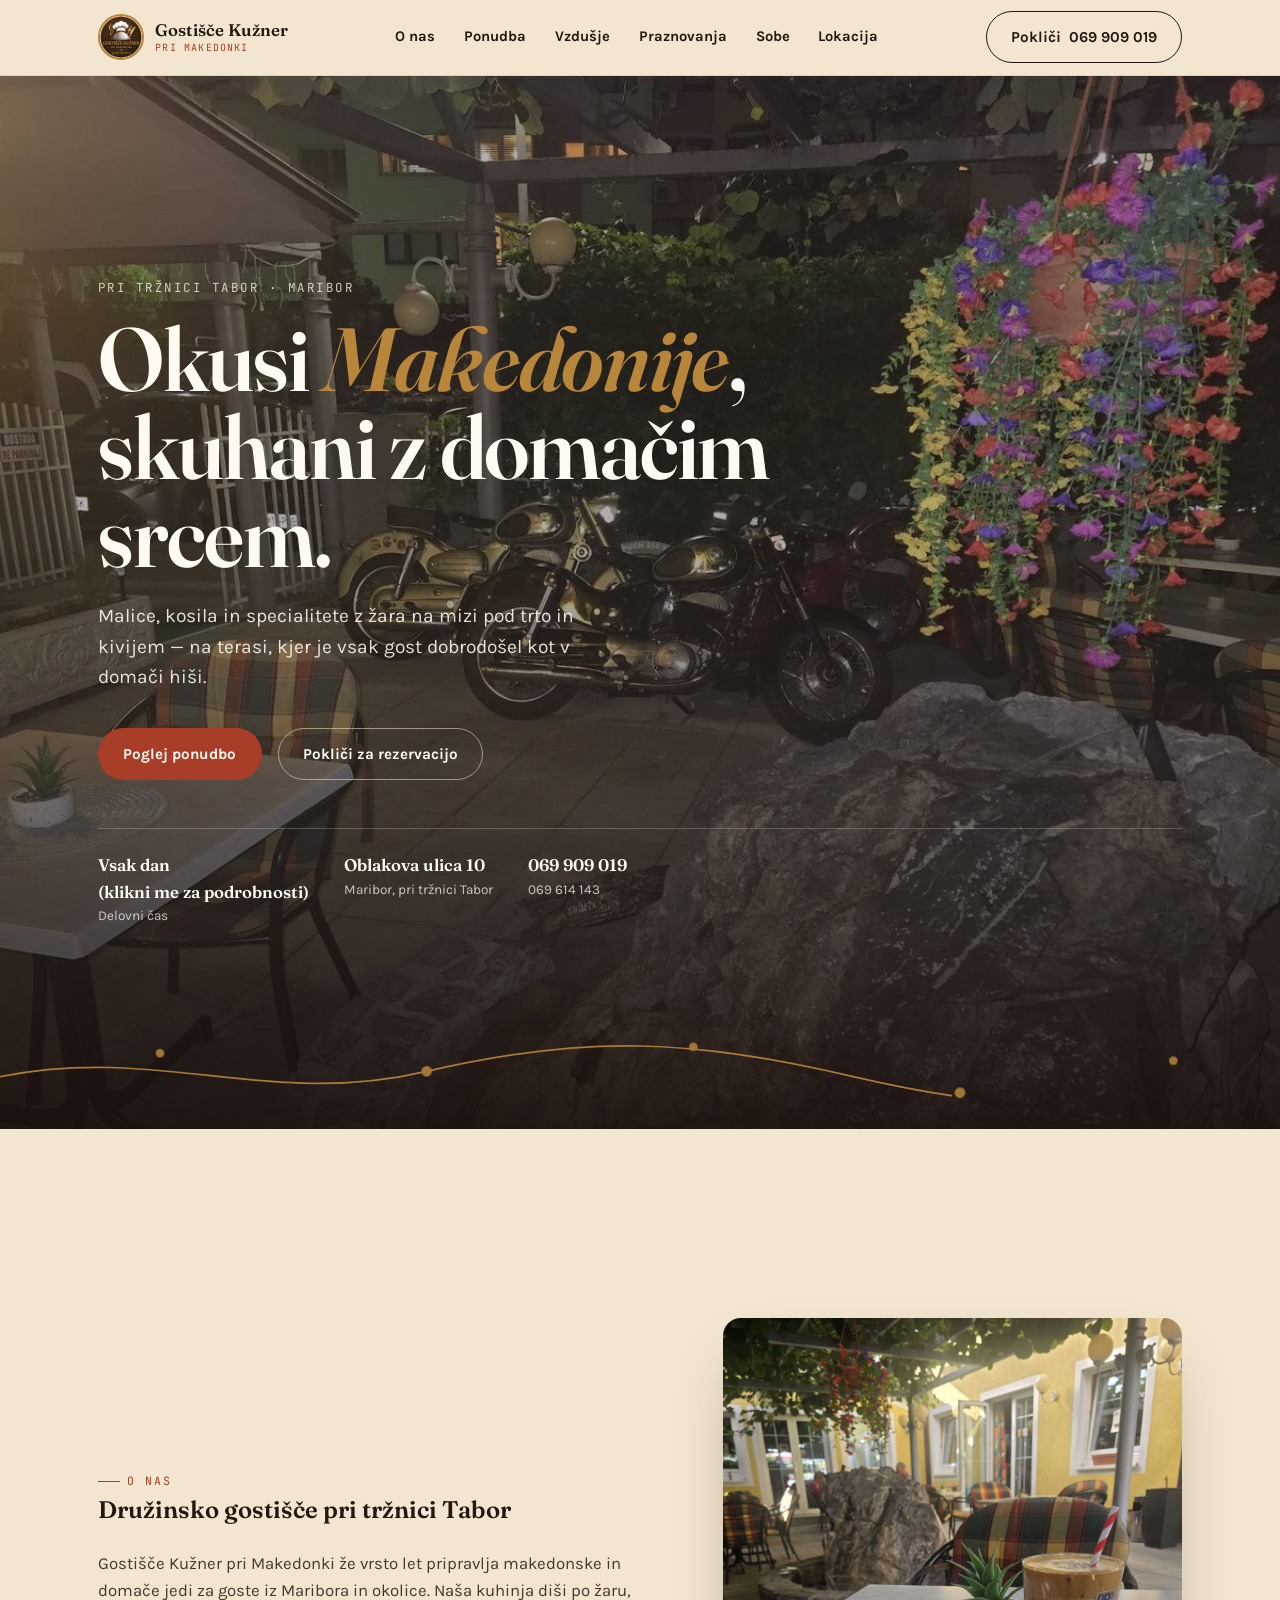
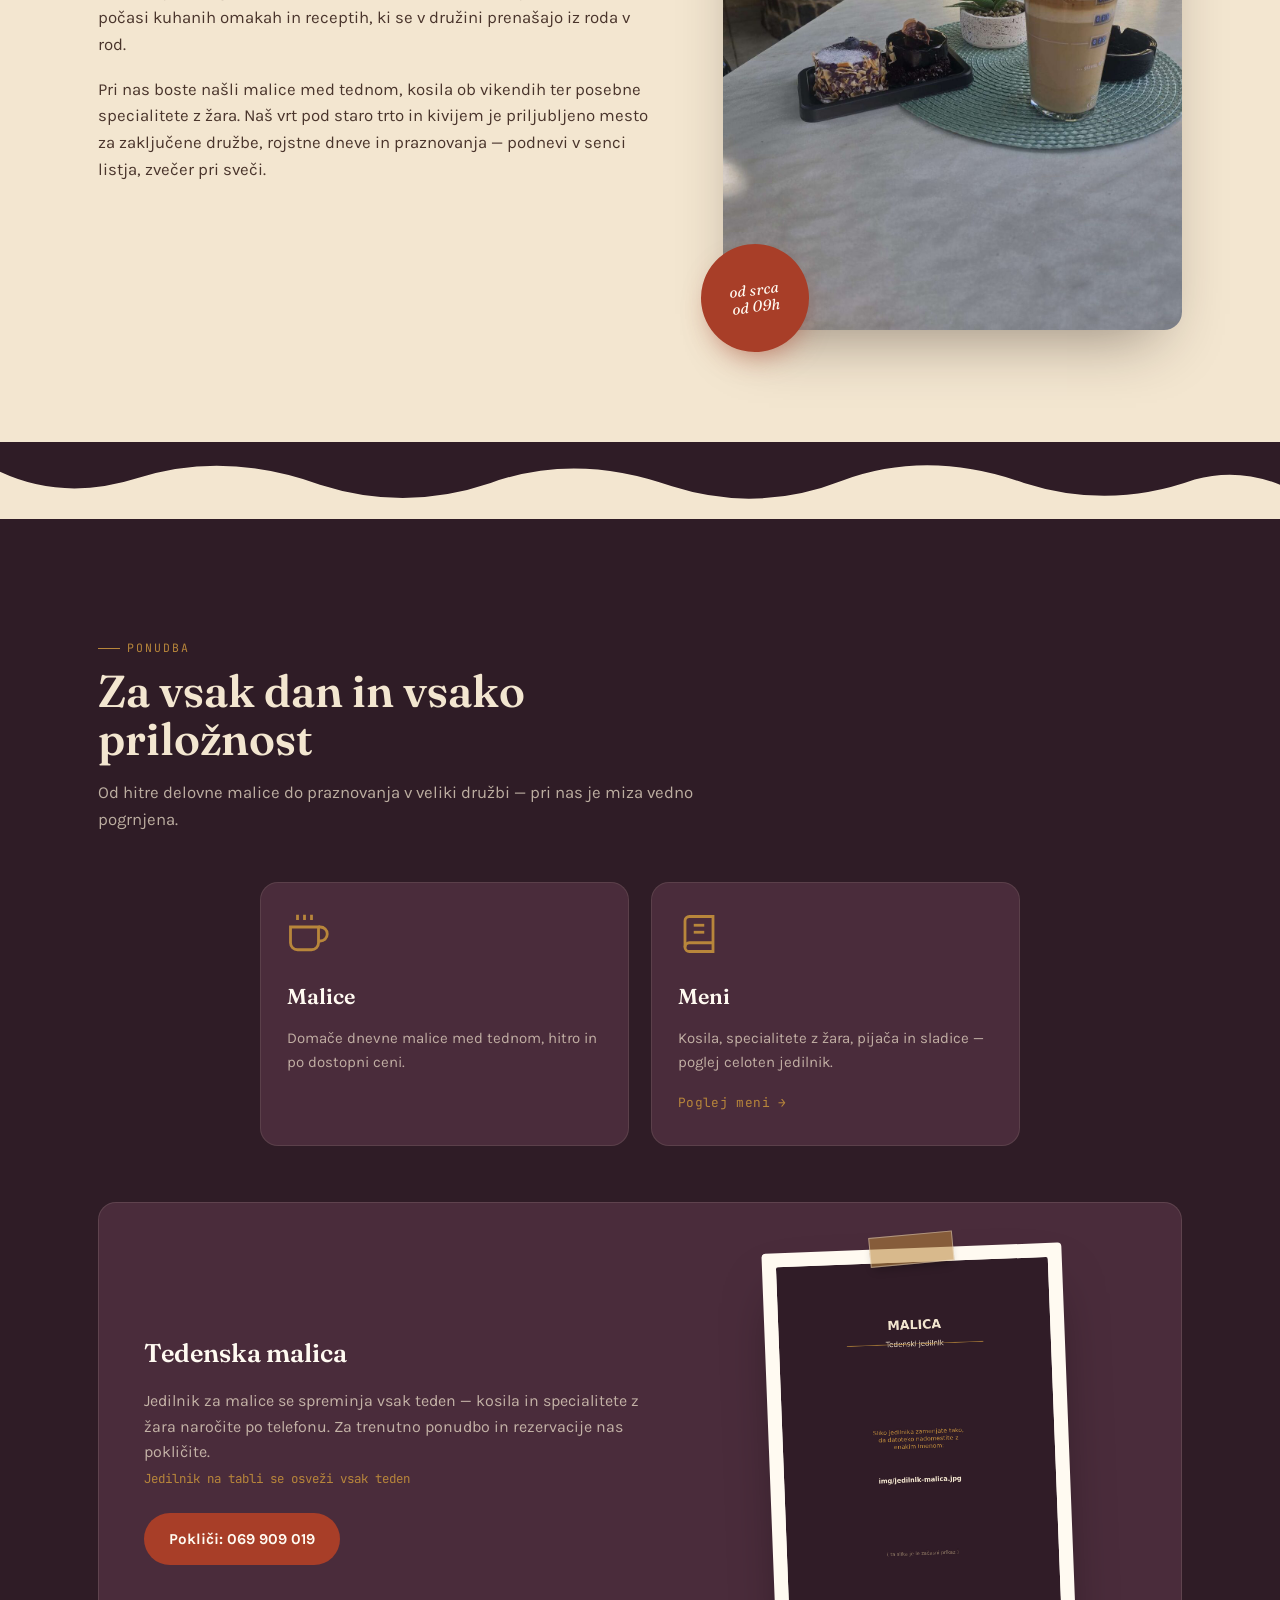
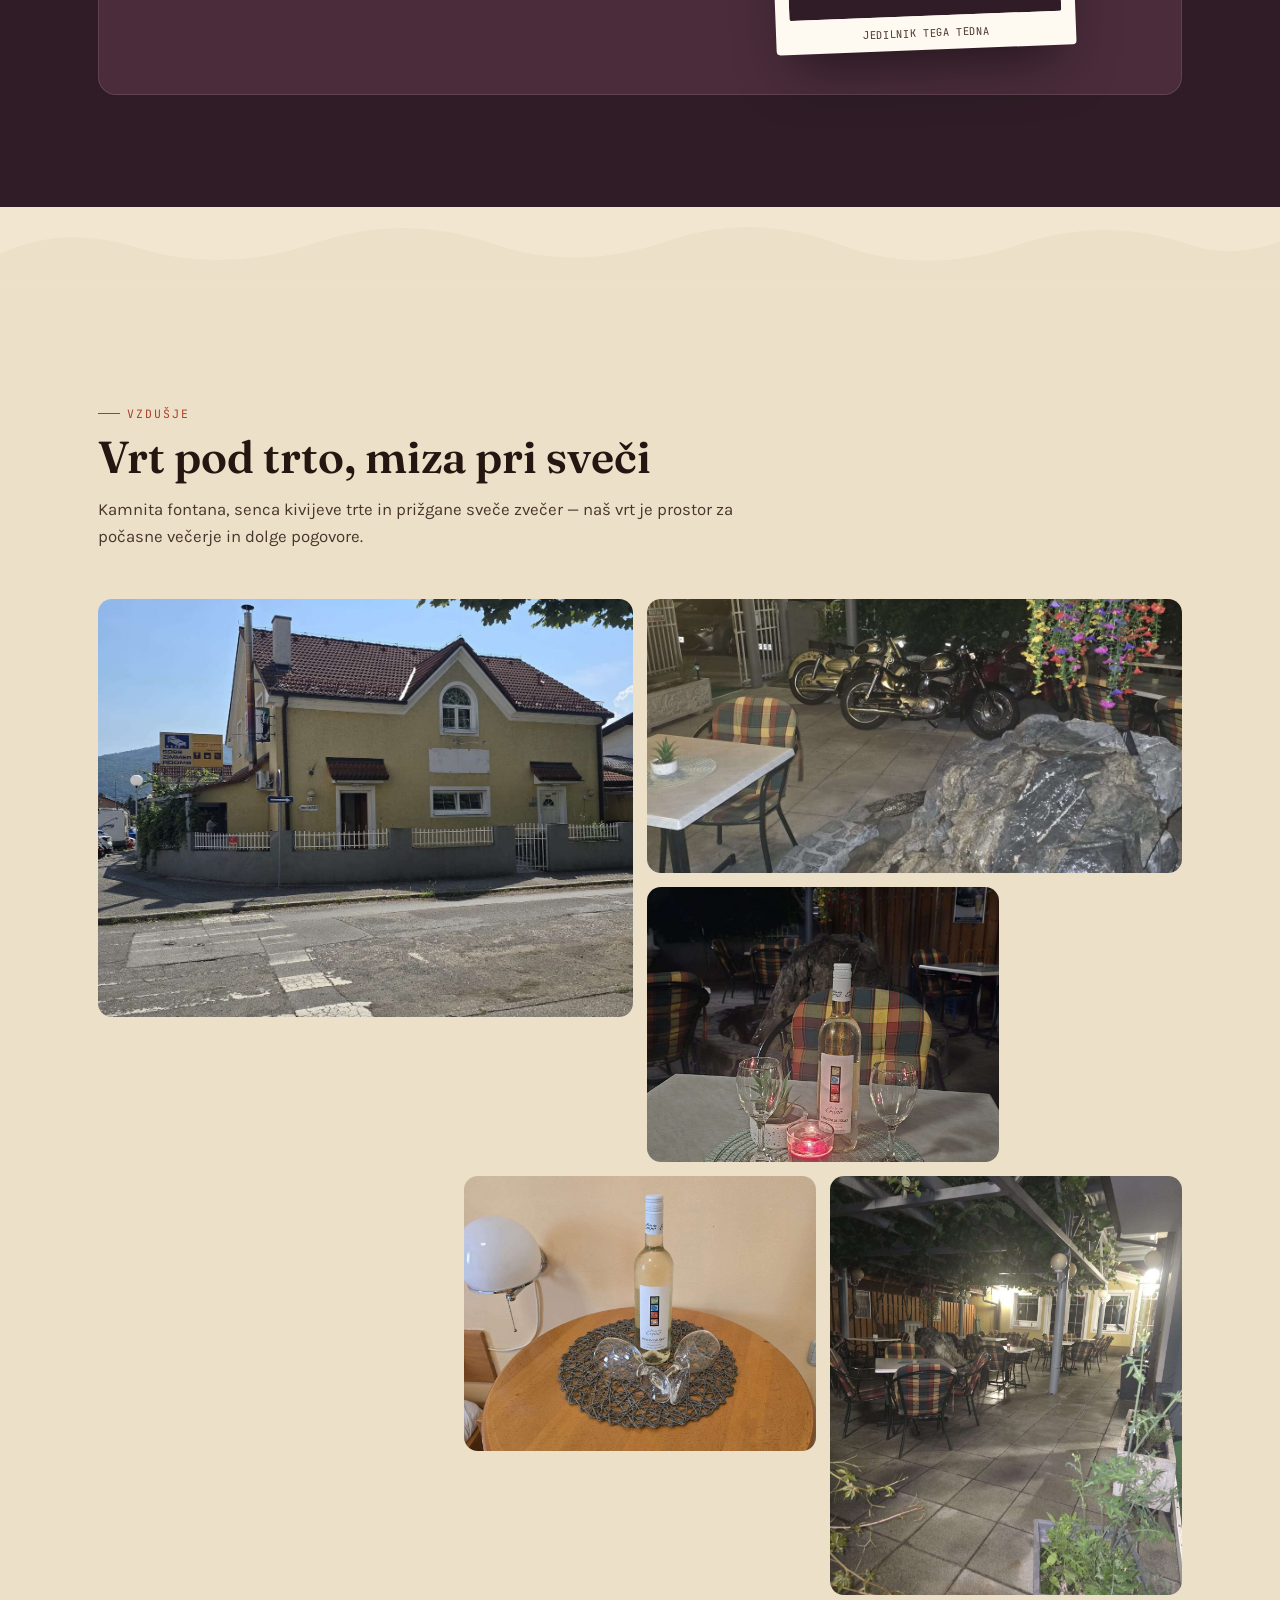
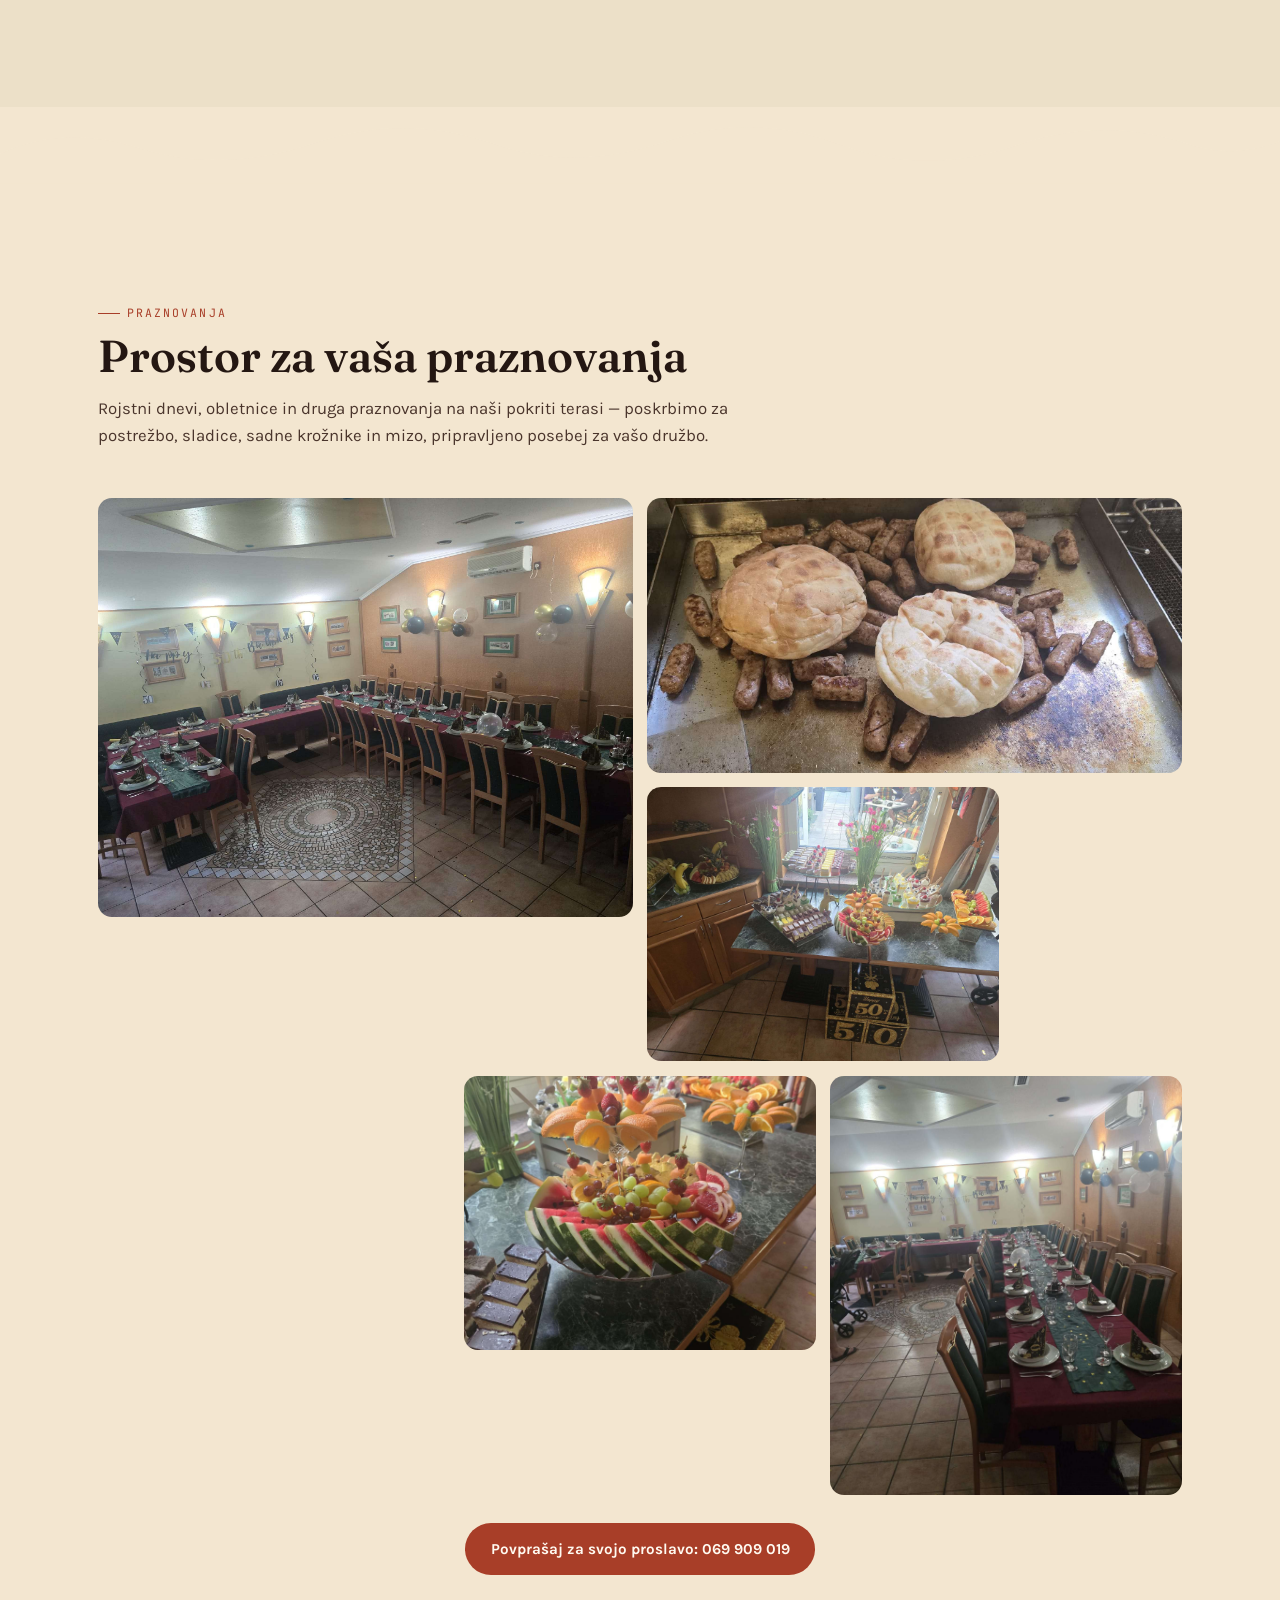
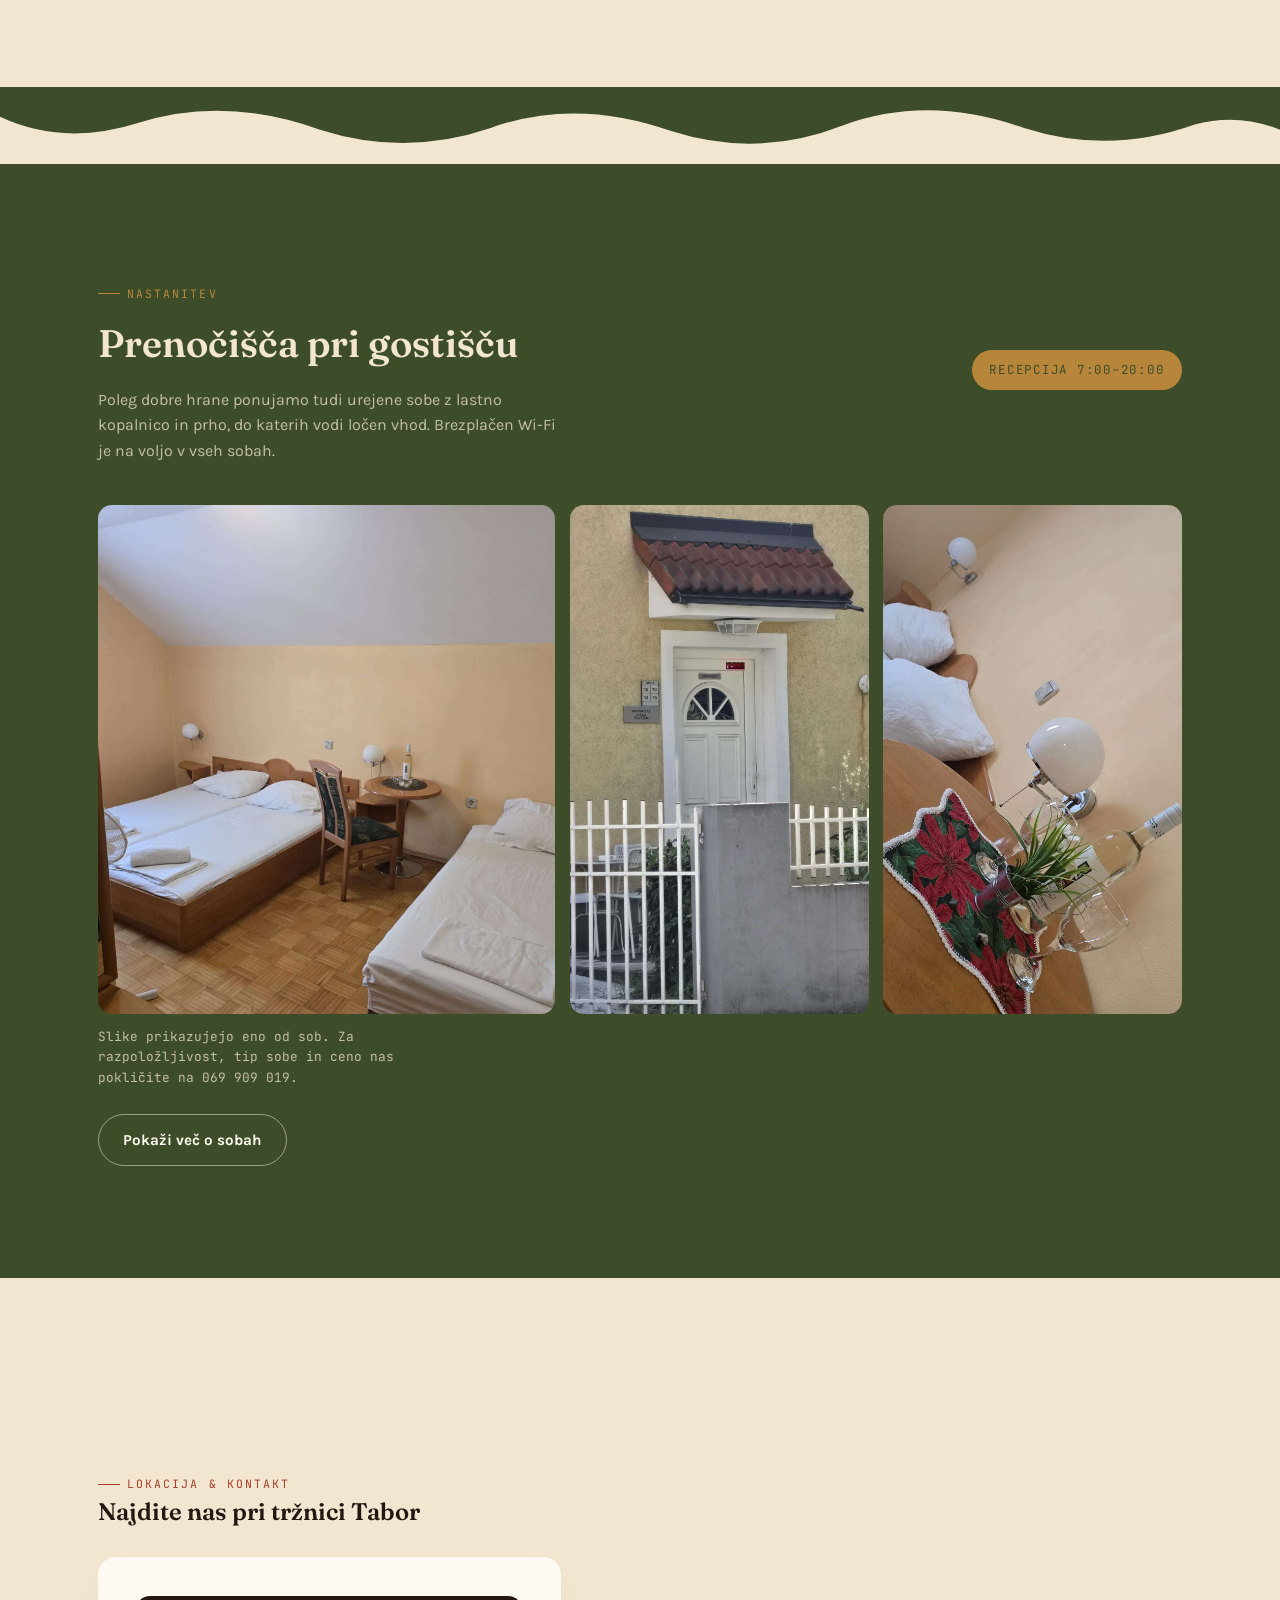
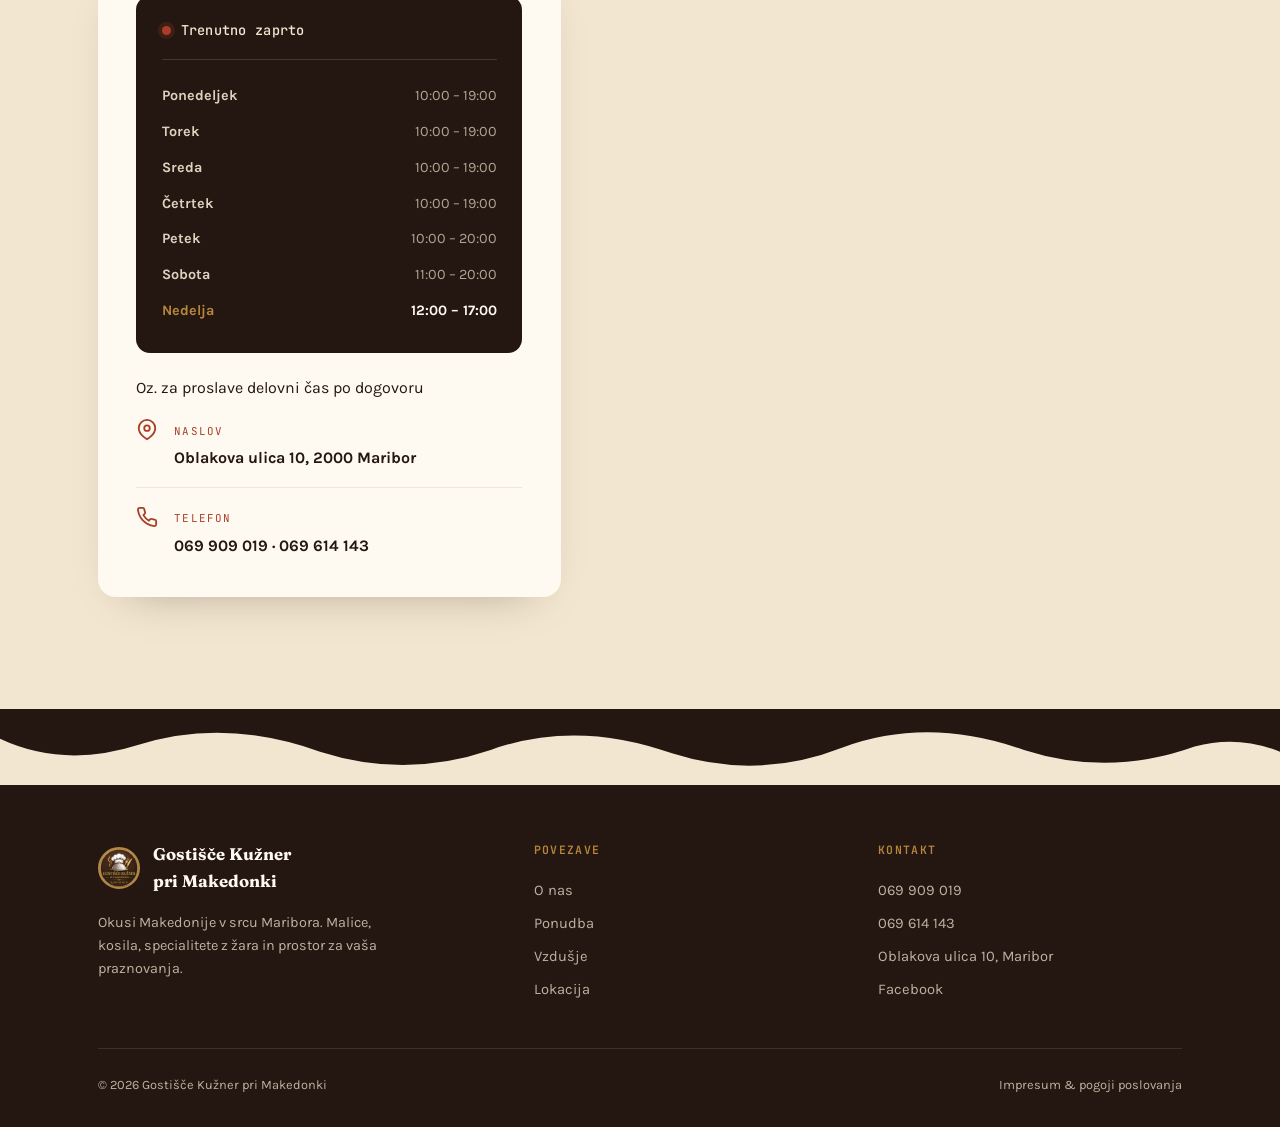
==== commit 3f37a1c0: "Modify operating hours in index.html Updated operating hours for each day of the week and added a no" ====
--- a/index.html
+++ b/index.html
@@ -206,15 +206,16 @@
             <span id="statusText">Preverjam urnik…</span>
           </div>
           <ul class="hours-list" id="hoursList">
-            <li data-day="1"><span>Ponedeljek</span><span>10:00 – 17:00</span></li>
-            <li data-day="2"><span>Torek</span><span>10:00 – 17:00</span></li>
-            <li data-day="3"><span>Sreda</span><span>10:00 – 17:00</span></li>
-            <li data-day="4"><span>Četrtek</span><span>10:00 – 17:00</span></li>
-            <li data-day="5"><span>Petek</span><span>10:00 – 19:00</span></li>
-            <li data-day="6"><span>Sobota</span><span>11:00 – 19:00</span></li>
-            <li data-day="0"><span>Nedelja</span><span>11:00 – 17:00</span></li>
+            <li data-day="1"><span>Ponedeljek</span><span>10:00 – 19:00</span></li>
+            <li data-day="2"><span>Torek</span><span>10:00 – 19:00</span></li>
+            <li data-day="3"><span>Sreda</span><span>10:00 – 19:00</span></li>
+            <li data-day="4"><span>Četrtek</span><span>10:00 – 19:00</span></li>
+            <li data-day="5"><span>Petek</span><span>10:00 – 20:00</span></li>
+            <li data-day="6"><span>Sobota</span><span>11:00 – 20:00</span></li>
+            <li data-day="0"><span>Nedelja</span><span>12:00 – 17:00</span></li>
           </ul>
         </div>
+        <p>Oz. za proslave delovni čas po dogovoru</p>
         <div class="info-row">
           <svg viewBox="0 0 24 24" fill="none" stroke="currentColor" stroke-width="2"><path d="M21 10c0 7-9 12-9 12s-9-5-9-12a9 9 0 0 1 18 0z"/><circle cx="12" cy="10" r="3"/></svg>
           <div><span class="label">Naslov</span><div class="value">Oblakova ulica 10, 2000 Maribor</div></div>
@@ -275,4 +276,4 @@
 
 <script src="js/script.js"></script>
 </body>
-</html>+</html>
